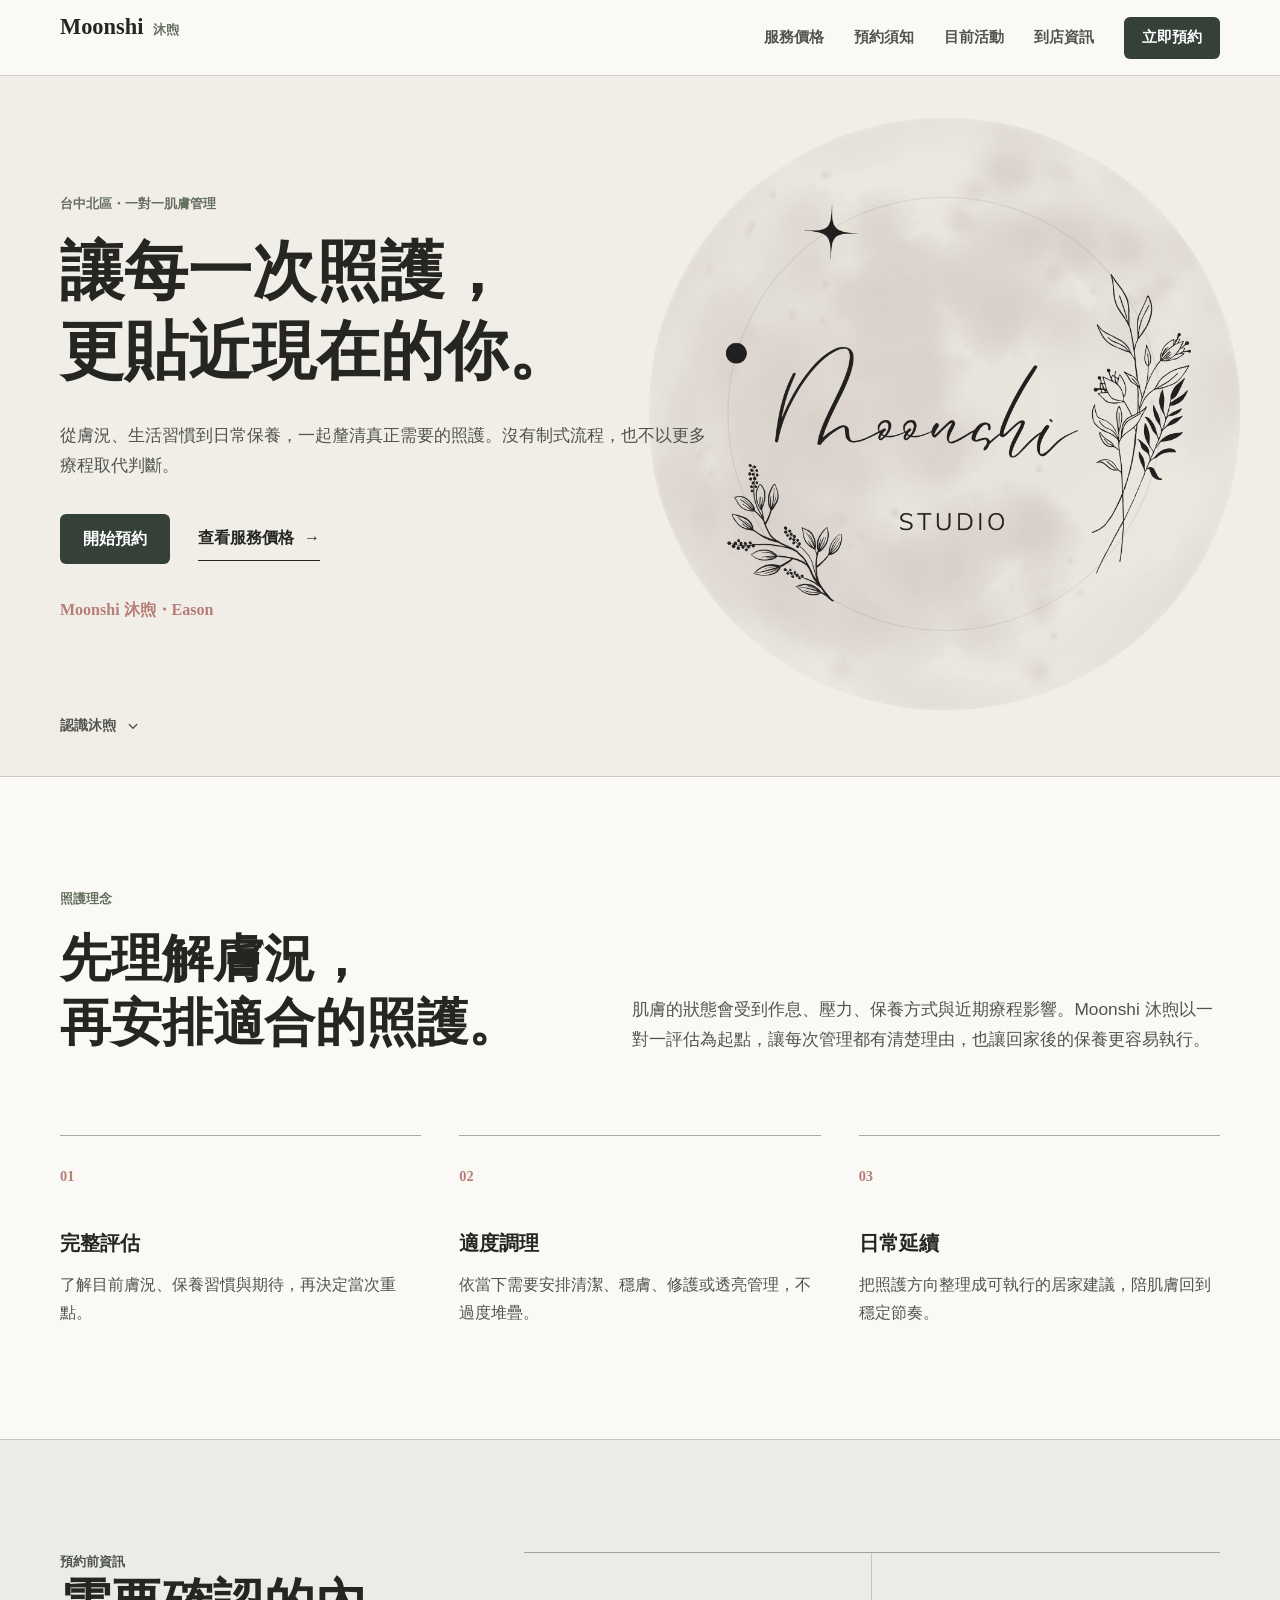
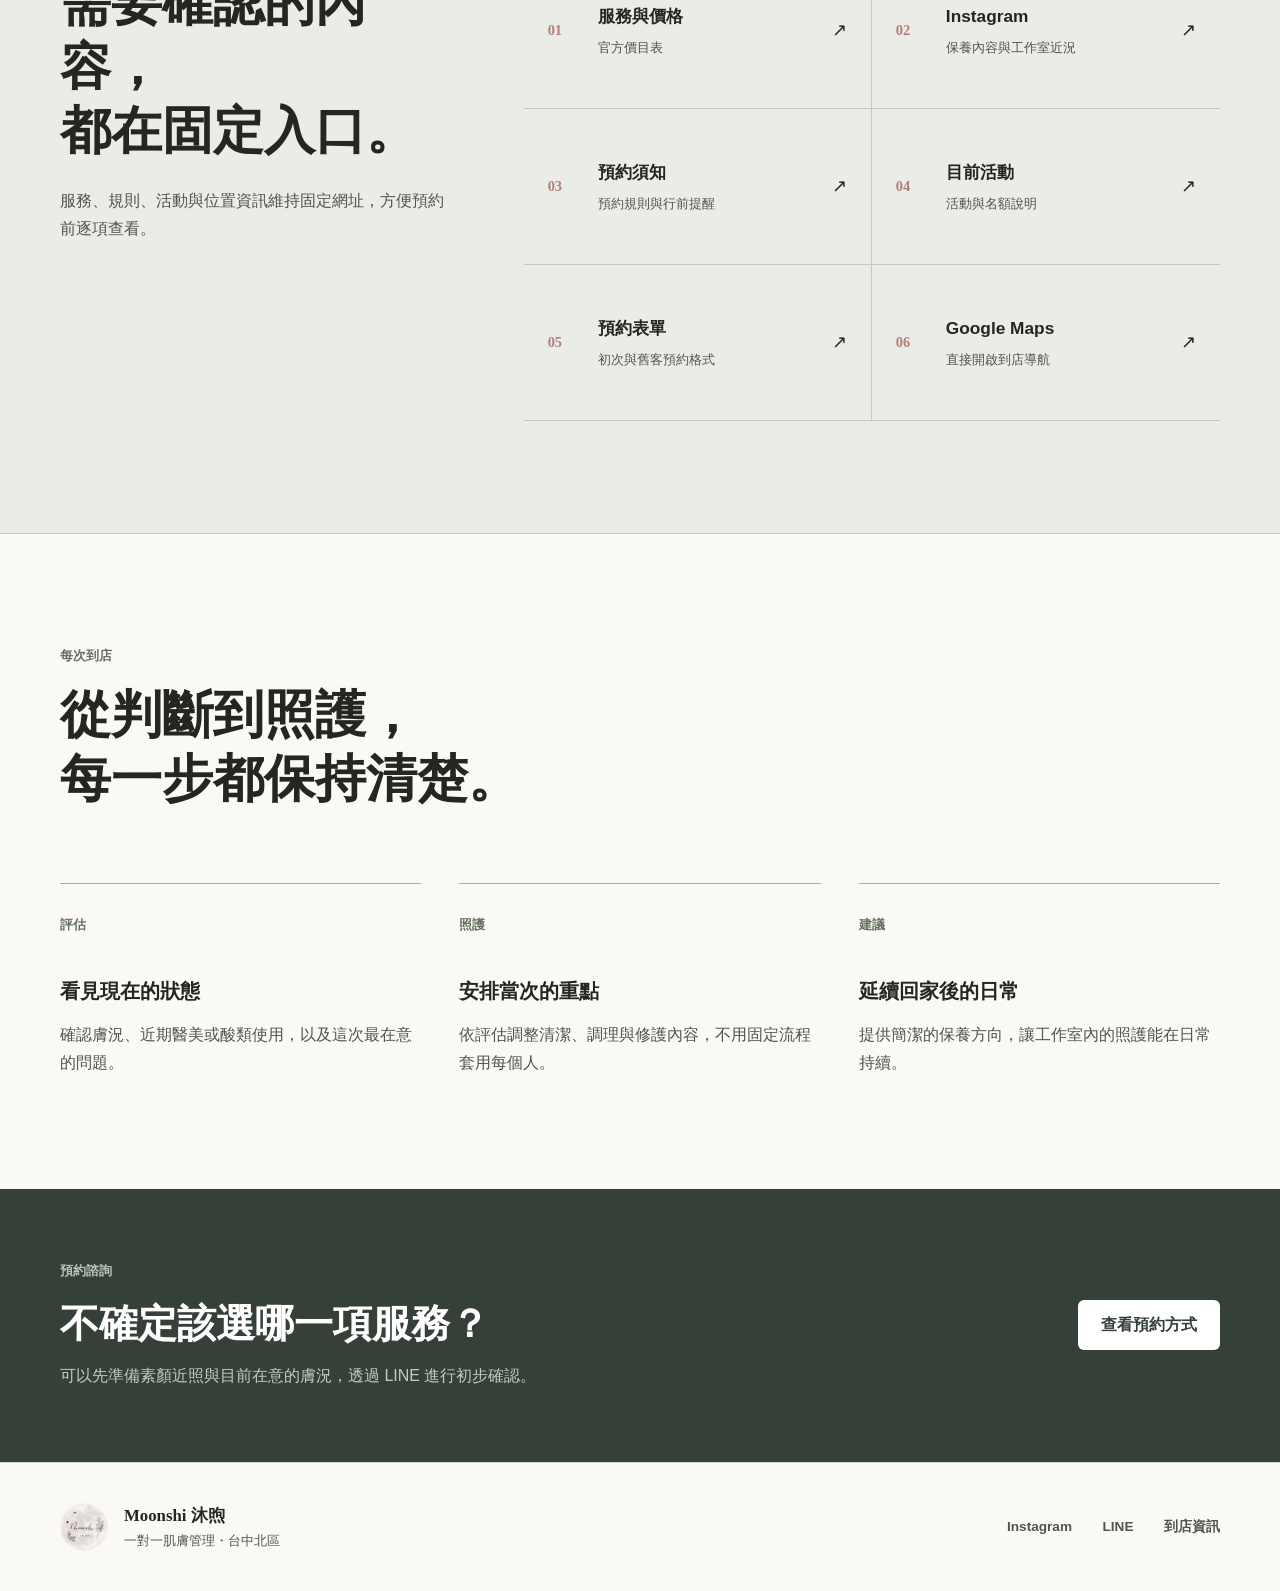
==== index.html @ 9038fe5f "更新網站內容與設定" ====
<!DOCTYPE html>
<html lang="zh-Hant">
  <head>
    <meta charset="UTF-8" />
    <meta name="viewport" content="width=device-width, initial-scale=1.0" />
    <title>Moonshi 沐煦 | 台中一對一肌膚管理</title>
    <meta
      name="description"
      content="Moonshi 沐煦位於台中北區，由 Eason 提供一對一膚況評估、清潔調理、穩膚修護與客製化保養建議。"
    />
    <link rel="icon" href="./assets/images/logo-reference.png" type="image/png" />
    <link rel="stylesheet" href="./assets/css/styles.css?v=20260710-3" />
  </head>
  <body data-page="home">
    <a class="skip-link" href="#main-content">跳到主要內容</a>

    <header class="site-header">
      <div class="container site-nav">
        <a class="brand-wordmark" href="./index.html" aria-label="Moonshi 沐煦首頁">
          <span>Moonshi</span>
          <small>沐煦</small>
        </a>
        <button
          class="nav-toggle"
          type="button"
          aria-expanded="false"
          aria-controls="primary-navigation"
          aria-label="開啟導覽選單"
        >
          <svg viewBox="0 0 24 24" aria-hidden="true">
            <path d="M4 7h16M4 12h16M4 17h16" />
          </svg>
        </button>
        <nav class="nav-links" id="primary-navigation" aria-label="主要導覽">
          <a href="./price.html">服務價格</a>
          <a href="./notice.html">預約須知</a>
          <a href="./offers.html">目前活動</a>
          <a href="./location.html">到店資訊</a>
          <a class="nav-action" href="./notice.html#booking-form">立即預約</a>
        </nav>
      </div>
    </header>

    <main id="main-content">
      <section class="home-hero" aria-labelledby="hero-title">
        <div class="container hero-stage">
          <img
            class="hero-logo"
            src="./assets/images/logo-reference.png"
            width="1000"
            height="1000"
            fetchpriority="high"
            alt="Moonshi Studio 品牌 Logo"
          />
          <div class="hero-content">
            <p class="kicker">台中北區・一對一肌膚管理</p>
            <h1 id="hero-title">讓每一次照護，<br />更貼近現在的你。</h1>
            <p class="hero-lead">
              從膚況、生活習慣到日常保養，一起釐清真正需要的照護。沒有制式流程，也不以更多療程取代判斷。
            </p>
            <div class="action-row">
              <a class="button button-primary" href="./notice.html#booking-form">開始預約</a>
              <a class="text-link" href="./price.html">
                查看服務價格
                <span aria-hidden="true">→</span>
              </a>
            </div>
            <p class="hero-signature">Moonshi 沐煦・Eason</p>
          </div>
          <a class="hero-next" href="#approach">
            認識沐煦
            <svg viewBox="0 0 24 24" aria-hidden="true">
              <path d="m7 10 5 5 5-5" />
            </svg>
          </a>
        </div>
      </section>

      <section class="section intro-section" id="approach" aria-labelledby="approach-title">
        <div class="container intro-layout">
          <div class="section-heading">
            <p class="section-label">照護理念</p>
            <h2 id="approach-title">先理解膚況，<br />再安排適合的照護。</h2>
          </div>
          <div class="intro-copy">
            <p>
              肌膚的狀態會受到作息、壓力、保養方式與近期療程影響。Moonshi 沐煦以一對一評估為起點，讓每次管理都有清楚理由，也讓回家後的保養更容易執行。
            </p>
          </div>
        </div>

        <div class="container principle-grid">
          <article class="principle-item">
            <span>01</span>
            <h3>完整評估</h3>
            <p>了解目前膚況、保養習慣與期待，再決定當次重點。</p>
          </article>
          <article class="principle-item">
            <span>02</span>
            <h3>適度調理</h3>
            <p>依當下需要安排清潔、穩膚、修護或透亮管理，不過度堆疊。</p>
          </article>
          <article class="principle-item">
            <span>03</span>
            <h3>日常延續</h3>
            <p>把照護方向整理成可執行的居家建議，陪肌膚回到穩定節奏。</p>
          </article>
        </div>
      </section>

      <section class="section directory-section" aria-labelledby="directory-title">
        <div class="container directory-layout">
          <div class="section-heading directory-heading">
            <p class="section-label">預約前資訊</p>
            <h2 id="directory-title">需要確認的內容，<br />都在固定入口。</h2>
            <p>服務、規則、活動與位置資訊維持固定網址，方便預約前逐項查看。</p>
          </div>

          <div class="directory-list">
            <a class="directory-link" href="./price.html">
              <span class="directory-number">01</span>
              <span><strong>服務與價格</strong><small>官方價目表</small></span>
              <span class="directory-arrow" aria-hidden="true">↗</span>
            </a>
            <a class="directory-link" data-instagram-link href="#">
              <span class="directory-number">02</span>
              <span><strong>Instagram</strong><small>保養內容與工作室近況</small></span>
              <span class="directory-arrow" aria-hidden="true">↗</span>
            </a>
            <a class="directory-link" href="./notice.html">
              <span class="directory-number">03</span>
              <span><strong>預約須知</strong><small>預約規則與行前提醒</small></span>
              <span class="directory-arrow" aria-hidden="true">↗</span>
            </a>
            <a class="directory-link" href="./offers.html">
              <span class="directory-number">04</span>
              <span><strong>目前活動</strong><small>活動與名額說明</small></span>
              <span class="directory-arrow" aria-hidden="true">↗</span>
            </a>
            <a class="directory-link" href="./notice.html#booking-form">
              <span class="directory-number">05</span>
              <span><strong>預約表單</strong><small>初次與舊客預約格式</small></span>
              <span class="directory-arrow" aria-hidden="true">↗</span>
            </a>
            <a class="directory-link" data-map-link href="#">
              <span class="directory-number">06</span>
              <span><strong>Google Maps</strong><small>直接開啟到店導航</small></span>
              <span class="directory-arrow" aria-hidden="true">↗</span>
            </a>
          </div>
        </div>
      </section>

      <section class="section process-section" aria-labelledby="process-title">
        <div class="container">
          <div class="section-heading process-heading">
            <p class="section-label">每次到店</p>
            <h2 id="process-title">從判斷到照護，<br />每一步都保持清楚。</h2>
          </div>
          <ol class="process-list">
            <li>
              <span>評估</span>
              <strong>看見現在的狀態</strong>
              <p>確認膚況、近期醫美或酸類使用，以及這次最在意的問題。</p>
            </li>
            <li>
              <span>照護</span>
              <strong>安排當次的重點</strong>
              <p>依評估調整清潔、調理與修護內容，不用固定流程套用每個人。</p>
            </li>
            <li>
              <span>建議</span>
              <strong>延續回家後的日常</strong>
              <p>提供簡潔的保養方向，讓工作室內的照護能在日常持續。</p>
            </li>
          </ol>
        </div>
      </section>

      <section class="booking-callout" aria-labelledby="booking-callout-title">
        <div class="container booking-callout-inner">
          <div>
            <p class="section-label section-label-light">預約諮詢</p>
            <h2 id="booking-callout-title">不確定該選哪一項服務？</h2>
            <p>可以先準備素顏近照與目前在意的膚況，透過 LINE 進行初步確認。</p>
          </div>
          <a class="button button-light" href="./notice.html#booking-form">查看預約方式</a>
        </div>
      </section>
    </main>

    <footer class="site-footer">
      <div class="container footer-layout">
        <div class="footer-brand-block">
          <img src="./assets/images/logo-reference.png" width="1000" height="1000" alt="" />
          <div>
            <p class="footer-brand">Moonshi 沐煦</p>
            <p>一對一肌膚管理・台中北區</p>
          </div>
        </div>
        <div class="footer-links">
          <a data-instagram-link href="#">Instagram</a>
          <a data-line-link href="#">LINE</a>
          <a href="./location.html">到店資訊</a>
        </div>
      </div>
    </footer>

    <script src="./assets/js/site-config.js?v=20260712-1"></script>
    <script src="./assets/js/site.js?v=20260710-3"></script>
  </body>
</html>
---- assets/css/styles.css ----
:root {
  --ink: #252622;
  --ink-soft: #51534e;
  --paper: #faf9f6;
  --paper-warm: #f1eee8;
  --paper-rose: #f1e7e4;
  --paper-sage: #e9ede6;
  --sage: #66705f;
  --sage-dark: #354039;
  --rose: #b77e78;
  --line: rgba(37, 38, 34, 0.18);
  --line-strong: rgba(37, 38, 34, 0.38);
  --white: #ffffff;
  --shadow: 0 18px 48px rgba(35, 38, 32, 0.09);
  --container: 1160px;
  --header-height: 76px;
  --section-space: 112px;
  --radius: 6px;
  --transition: 180ms ease;
}

* {
  box-sizing: border-box;
}

html {
  scroll-behavior: smooth;
}

body {
  margin: 0;
  color: var(--ink);
  background: var(--paper);
  font-family: "Noto Sans TC", "Microsoft JhengHei", sans-serif;
  line-height: 1.75;
  text-rendering: optimizeLegibility;
}

img {
  display: block;
  max-width: 100%;
  height: auto;
}

a {
  color: inherit;
  text-decoration: none;
}

button,
input,
textarea,
select {
  font: inherit;
}

button {
  color: inherit;
}

.container {
  width: min(calc(100% - 48px), var(--container));
  margin-inline: auto;
}

.sr-only {
  position: absolute;
  width: 1px;
  height: 1px;
  padding: 0;
  margin: -1px;
  overflow: hidden;
  white-space: nowrap;
  border: 0;
  clip: rect(0, 0, 0, 0);
}

.skip-link {
  position: fixed;
  top: 12px;
  left: 12px;
  z-index: 1000;
  padding: 10px 14px;
  color: var(--white);
  background: var(--ink);
  border-radius: var(--radius);
  transform: translateY(-160%);
  transition: transform var(--transition);
}

.skip-link:focus {
  transform: translateY(0);
}

:focus-visible {
  outline: 3px solid var(--rose);
  outline-offset: 4px;
}

.site-header {
  position: sticky;
  top: 0;
  z-index: 50;
  height: var(--header-height);
  background: rgba(250, 249, 246, 0.94);
  border-bottom: 1px solid var(--line);
  backdrop-filter: blur(18px);
}

.site-nav {
  display: flex;
  height: 100%;
  align-items: center;
  justify-content: space-between;
  gap: 32px;
}

.brand-wordmark {
  display: inline-flex;
  min-height: 44px;
  align-items: baseline;
  gap: 10px;
  flex: 0 0 auto;
  font-family: "Noto Serif TC", "PMingLiU", serif;
  font-size: 1.4rem;
  font-weight: 700;
  line-height: 1;
}

.brand-wordmark small {
  color: var(--sage);
  font-family: "Noto Sans TC", "Microsoft JhengHei", sans-serif;
  font-size: 0.8rem;
  font-weight: 700;
}

.nav-links {
  display: flex;
  align-items: center;
  gap: 30px;
  color: var(--ink-soft);
  font-size: 0.92rem;
  font-weight: 600;
}

.nav-links a {
  position: relative;
  transition: color var(--transition);
}

.nav-links a:not(.nav-action) {
  display: inline-flex;
  min-height: 44px;
  align-items: center;
}

.nav-links a:not(.nav-action)::after {
  content: "";
  position: absolute;
  right: 0;
  bottom: -8px;
  left: 0;
  height: 1px;
  background: var(--sage);
  transform: scaleX(0);
  transform-origin: right;
  transition: transform var(--transition);
}

.nav-links a:hover,
.nav-links a[aria-current="page"] {
  color: var(--ink);
}

.nav-links a:hover::after,
.nav-links a[aria-current="page"]::after {
  transform: scaleX(1);
  transform-origin: left;
}

.nav-action {
  display: inline-flex;
  min-height: 42px;
  align-items: center;
  justify-content: center;
  padding: 0 18px;
  color: var(--white) !important;
  background: var(--sage-dark);
  border-radius: var(--radius);
  transition: background var(--transition), transform var(--transition);
}

.nav-action:hover {
  background: var(--ink);
  transform: translateY(-1px);
}

.nav-toggle {
  display: none;
  width: 44px;
  height: 44px;
  align-items: center;
  justify-content: center;
  padding: 0;
  background: transparent;
  border: 1px solid var(--line);
  border-radius: var(--radius);
  cursor: pointer;
}

.nav-toggle svg {
  width: 22px;
  height: 22px;
  fill: none;
  stroke: currentColor;
  stroke-linecap: round;
  stroke-width: 1.8;
}

.button {
  display: inline-flex;
  min-height: 50px;
  align-items: center;
  justify-content: center;
  padding: 0 22px;
  border: 1px solid transparent;
  border-radius: var(--radius);
  cursor: pointer;
  font-weight: 700;
  transition: background var(--transition), border-color var(--transition), color var(--transition), transform var(--transition);
}

.button:hover {
  transform: translateY(-1px);
}

.button-primary {
  color: var(--white);
  background: var(--sage-dark);
}

.button-primary:hover {
  background: var(--ink);
}

.button-secondary {
  color: var(--ink);
  background: transparent;
  border-color: var(--line-strong);
}

.button-secondary:hover {
  background: var(--paper-warm);
  border-color: var(--ink);
}

.button-light {
  color: var(--sage-dark);
  background: var(--white);
}

.text-link {
  display: inline-flex;
  min-height: 44px;
  align-items: center;
  gap: 10px;
  padding: 8px 0;
  border-bottom: 1px solid currentColor;
  font-weight: 700;
  line-height: 1.4;
}

.text-link span {
  transition: transform var(--transition);
}

.text-link:hover span {
  transform: translateX(4px);
}

.section-label,
.kicker {
  margin: 0 0 18px;
  color: var(--sage);
  font-size: 0.82rem;
  font-weight: 800;
  line-height: 1.5;
}

.section-label-light {
  color: rgba(255, 255, 255, 0.68);
}

.home-hero {
  position: relative;
  overflow: hidden;
  background: var(--paper-warm);
  border-bottom: 1px solid var(--line);
}

.hero-stage {
  position: relative;
  height: min(700px, calc(100svh - var(--header-height)));
  min-height: 610px;
}

.hero-logo {
  position: absolute;
  top: 50%;
  right: -26px;
  width: 610px;
  max-width: 52%;
  z-index: 0;
  opacity: 0.88;
  filter: saturate(0.82) contrast(0.98);
  mix-blend-mode: multiply;
  transform: translateY(-52%);
}

.hero-content {
  position: relative;
  z-index: 2;
  display: flex;
  min-height: 100%;
  max-width: 660px;
  flex-direction: column;
  justify-content: center;
  padding: 48px 0 82px;
}

.hero-content h1,
.section-heading h2,
.page-hero h1,
.asset-aside h2,
.booking-callout h2,
.offer-status h2,
.location-summary h2,
.booking-heading h2 {
  margin: 0;
  font-family: "Noto Serif TC", "PMingLiU", serif;
  font-weight: 650;
  line-height: 1.25;
}

.hero-content h1 {
  max-width: 10em;
  font-size: 4rem;
}

.hero-lead {
  max-width: 38em;
  margin: 28px 0 0;
  color: var(--ink-soft);
  font-size: 1.08rem;
}

.action-row {
  display: flex;
  align-items: center;
  gap: 28px;
  margin-top: 34px;
}

.hero-signature {
  margin: 32px 0 0;
  color: var(--rose);
  font-family: "Noto Serif TC", "PMingLiU", serif;
  font-weight: 700;
}

.hero-next {
  position: absolute;
  bottom: 28px;
  left: 0;
  z-index: 2;
  display: inline-flex;
  min-height: 44px;
  align-items: center;
  gap: 8px;
  color: var(--ink-soft);
  font-size: 0.85rem;
  font-weight: 700;
}

.hero-next svg {
  width: 18px;
  height: 18px;
  fill: none;
  stroke: currentColor;
  stroke-linecap: round;
  stroke-linejoin: round;
  stroke-width: 1.8;
}

.section {
  padding: var(--section-space) 0;
}

.intro-layout,
.directory-layout,
.page-hero-layout,
.offer-status,
.location-summary-inner,
.booking-callout-inner,
.footer-layout {
  display: grid;
  gap: 72px;
}

.intro-layout {
  grid-template-columns: minmax(0, 0.92fr) minmax(360px, 1.08fr);
  align-items: end;
}

.section-heading h2,
.booking-heading h2 {
  font-size: 3.2rem;
}

.intro-copy p {
  max-width: 38em;
  margin: 0;
  color: var(--ink-soft);
  font-size: 1.08rem;
}

.principle-grid {
  display: grid;
  grid-template-columns: repeat(3, minmax(0, 1fr));
  gap: 38px;
  margin-top: 80px;
}

.principle-item {
  padding-top: 26px;
  border-top: 1px solid var(--line-strong);
}

.principle-item span,
.directory-number {
  color: var(--rose);
  font-family: "Noto Serif TC", "PMingLiU", serif;
  font-size: 0.9rem;
  font-weight: 700;
}

.principle-item h3 {
  margin: 36px 0 10px;
  font-size: 1.25rem;
}

.principle-item p,
.directory-heading p,
.booking-heading > p,
.pathway-item p {
  margin: 0;
  color: var(--ink-soft);
}

.directory-section {
  background: var(--paper-sage);
  border-block: 1px solid var(--line);
}

.directory-layout {
  grid-template-columns: minmax(280px, 0.72fr) minmax(0, 1.28fr);
  align-items: start;
}

.directory-heading {
  position: sticky;
  top: calc(var(--header-height) + 48px);
}

.directory-heading p:last-child {
  max-width: 28em;
  margin-top: 24px;
}

.directory-list {
  display: grid;
  grid-template-columns: repeat(2, minmax(0, 1fr));
  border-top: 1px solid var(--line-strong);
}

.directory-link {
  display: grid;
  min-height: 156px;
  grid-template-columns: 32px minmax(0, 1fr) auto;
  align-items: center;
  gap: 18px;
  padding: 24px;
  border-bottom: 1px solid var(--line);
  transition: background var(--transition), color var(--transition);
}

.directory-link:nth-child(odd) {
  border-right: 1px solid var(--line);
}

.directory-link:hover {
  background: rgba(255, 255, 255, 0.56);
}

.directory-link strong,
.directory-link small {
  display: block;
}

.directory-link strong {
  font-size: 1.08rem;
}

.directory-link small {
  margin-top: 6px;
  color: var(--ink-soft);
  font-size: 0.82rem;
}

.directory-arrow {
  font-size: 1.15rem;
  transition: transform var(--transition);
}

.directory-link:hover .directory-arrow {
  transform: translate(3px, -3px);
}

.process-heading {
  max-width: 660px;
}

.process-list {
  display: grid;
  grid-template-columns: repeat(3, minmax(0, 1fr));
  gap: 38px;
  padding: 0;
  margin: 72px 0 0;
  list-style: none;
}

.process-list li {
  padding-top: 26px;
  border-top: 1px solid var(--line-strong);
}

.process-list li > span {
  color: var(--sage);
  font-size: 0.82rem;
  font-weight: 800;
}

.process-list strong {
  display: block;
  margin-top: 36px;
  font-size: 1.24rem;
}

.process-list p {
  margin: 12px 0 0;
  color: var(--ink-soft);
}

.booking-callout {
  color: var(--white);
  background: var(--sage-dark);
}

.booking-callout-inner {
  grid-template-columns: minmax(0, 1fr) auto;
  align-items: center;
  padding-block: 72px;
}

.booking-callout h2 {
  font-size: 2.45rem;
}

.booking-callout p:last-child {
  max-width: 45em;
  margin: 14px 0 0;
  color: rgba(255, 255, 255, 0.72);
}

.page-hero {
  padding: 92px 0 76px;
  background: var(--paper-rose);
  border-bottom: 1px solid var(--line);
}

.page-hero-layout {
  grid-template-columns: minmax(0, 0.88fr) minmax(360px, 1.12fr);
  align-items: end;
}

.page-hero h1 {
  font-size: 4rem;
}

.page-hero-layout > p {
  max-width: 42em;
  margin: 0;
  color: var(--ink-soft);
  font-size: 1.05rem;
}

.official-asset-layout {
  display: grid;
  grid-template-columns: minmax(0, 760px) minmax(260px, 1fr);
  gap: 72px;
  align-items: start;
}

.official-figure {
  margin: 0;
}

.official-image {
  width: 100%;
  border: 1px solid var(--line);
  border-radius: 2px;
  box-shadow: var(--shadow);
}

.official-figure figcaption {
  margin-top: 14px;
  color: var(--ink-soft);
  font-size: 0.82rem;
}

.asset-aside {
  position: sticky;
  top: calc(var(--header-height) + 44px);
  padding-top: 10px;
}

.asset-aside h2 {
  font-size: 2.5rem;
}

.asset-aside > p:not(.section-label):not(.helper-text) {
  margin: 24px 0 0;
  color: var(--ink-soft);
}

.stacked-actions {
  display: grid;
  justify-items: start;
  gap: 20px;
  margin-top: 34px;
}

.location-image {
  max-width: 760px;
}

.notice-asset-layout {
  grid-template-columns: minmax(0, 700px) minmax(260px, 1fr);
}

.notice-image {
  max-width: 700px;
}

.booking-section {
  background: var(--paper-sage);
  border-top: 1px solid var(--line);
  scroll-margin-top: calc(var(--header-height) + 20px);
}

.booking-heading {
  display: grid;
  max-width: 760px;
  margin-bottom: 58px;
}

.booking-heading > p {
  max-width: 42em;
  margin-top: 22px;
}

.booking-grid {
  display: grid;
  grid-template-columns: repeat(2, minmax(0, 1fr));
  gap: 24px;
  align-items: start;
}

.booking-tool {
  padding: 34px;
  background: rgba(255, 255, 255, 0.78);
  border: 1px solid var(--line);
  border-radius: var(--radius);
}

.booking-tool-featured {
  background: var(--white);
  border-top: 4px solid var(--rose);
  box-shadow: var(--shadow);
}

.booking-tool-head span {
  color: var(--sage);
  font-size: 0.82rem;
  font-weight: 800;
}

.booking-tool-head h3 {
  margin: 8px 0 0;
  font-family: "Noto Serif TC", "PMingLiU", serif;
  font-size: 1.85rem;
}

.booking-template {
  display: grid;
  gap: 10px;
  margin-top: 28px;
  padding: 24px;
  background: var(--paper);
  border: 1px solid var(--line);
  border-radius: var(--radius);
}

.booking-template p,
.booking-notes p {
  margin: 0;
}

.booking-notes {
  display: grid;
  gap: 10px;
  margin-top: 22px;
  color: var(--ink-soft);
  font-size: 0.92rem;
}

.booking-actions {
  display: flex;
  flex-wrap: wrap;
  gap: 12px;
  margin-top: 28px;
}

.copy-feedback {
  min-height: 1.75rem;
  margin: 12px 0 0;
  color: var(--rose);
  font-size: 0.88rem;
}

.offer-status-section {
  background: var(--paper-sage);
  border-bottom: 1px solid var(--line);
}

.offer-status {
  grid-template-columns: minmax(0, 0.95fr) minmax(360px, 1.05fr);
  align-items: start;
}

.offer-status h2 {
  font-size: 3.2rem;
}

.offer-status > div:last-child > p {
  max-width: 38em;
  margin: 0;
  color: var(--ink-soft);
  font-size: 1.05rem;
}

.offer-status .button {
  margin-top: 32px;
}

.narrow-heading {
  max-width: 720px;
}

.pathway-grid {
  display: grid;
  grid-template-columns: repeat(2, minmax(0, 1fr));
  gap: 64px;
  margin-top: 64px;
}

.pathway-item {
  padding-top: 28px;
  border-top: 1px solid var(--line-strong);
}

.pathway-item > span {
  color: var(--rose);
  font-size: 0.82rem;
  font-weight: 800;
}

.pathway-item h3 {
  margin: 34px 0 12px;
  font-family: "Noto Serif TC", "PMingLiU", serif;
  font-size: 1.8rem;
}

.pathway-item .text-link {
  margin-top: 28px;
}

.location-summary {
  padding: 62px 0;
  background: var(--paper-sage);
  border-bottom: 1px solid var(--line);
}

.location-summary-inner {
  grid-template-columns: minmax(0, 1fr) auto;
  align-items: center;
}

.location-summary h2 {
  font-size: 2rem;
}

.location-actions {
  display: grid;
  justify-items: start;
  gap: 18px;
}

.helper-text {
  margin: 18px 0 0;
  color: var(--ink-soft);
  font-size: 0.84rem;
}

.site-footer {
  padding: 38px 0;
  background: var(--paper);
  border-top: 1px solid var(--line);
}

.footer-layout {
  grid-template-columns: minmax(0, 1fr) auto;
  align-items: center;
}

.footer-brand-block {
  display: flex;
  align-items: center;
  gap: 16px;
}

.footer-brand-block img {
  width: 48px;
  height: 48px;
  object-fit: contain;
  mix-blend-mode: multiply;
}

.footer-brand,
.footer-brand-block p {
  margin: 0;
}

.footer-brand {
  font-family: "Noto Serif TC", "PMingLiU", serif;
  font-size: 1.05rem;
  font-weight: 700;
}

.footer-brand-block p:last-child {
  color: var(--ink-soft);
  font-size: 0.8rem;
}

.footer-links {
  display: flex;
  flex-wrap: wrap;
  gap: 24px;
  color: var(--ink-soft);
  font-size: 0.85rem;
  font-weight: 700;
}

.footer-links a:hover {
  color: var(--ink);
}

.footer-links a {
  display: inline-flex;
  min-width: 44px;
  min-height: 44px;
  align-items: center;
  justify-content: center;
}

.is-disabled {
  opacity: 0.48;
  pointer-events: none;
}

@media (max-width: 980px) {
  :root {
    --section-space: 88px;
  }

  .hero-logo {
    right: -90px;
    width: 520px;
    max-width: 56%;
    opacity: 0.58;
  }

  .hero-content {
    max-width: 600px;
  }

  .hero-content h1,
  .page-hero h1 {
    font-size: 3.5rem;
  }

  .section-heading h2,
  .booking-heading h2,
  .offer-status h2 {
    font-size: 2.7rem;
  }

  .intro-layout,
  .directory-layout,
  .page-hero-layout,
  .offer-status,
  .location-summary-inner,
  .official-asset-layout {
    grid-template-columns: 1fr;
  }

  .intro-layout,
  .directory-layout,
  .page-hero-layout,
  .offer-status,
  .location-summary-inner,
  .official-asset-layout {
    gap: 44px;
  }

  .directory-heading,
  .asset-aside {
    position: static;
  }

  .asset-aside {
    max-width: 620px;
    order: -1;
  }

  .official-figure {
    width: min(100%, 760px);
  }

  .booking-grid {
    grid-template-columns: 1fr;
  }
}

@media (max-width: 820px) {
  :root {
    --header-height: 64px;
  }

  .container {
    width: min(calc(100% - 32px), var(--container));
  }

  .nav-toggle {
    display: inline-flex;
  }

  .nav-links {
    position: fixed;
    top: var(--header-height);
    right: 0;
    left: 0;
    display: none;
    max-height: calc(100svh - var(--header-height));
    align-items: stretch;
    gap: 0;
    padding: 18px 16px 28px;
    overflow-y: auto;
    color: var(--ink);
    background: var(--paper);
    border-bottom: 1px solid var(--line);
    box-shadow: 0 20px 42px rgba(35, 38, 32, 0.12);
  }

  .nav-links.is-open {
    display: grid;
  }

  .nav-links a {
    display: flex;
    min-height: 54px;
    align-items: center;
    padding: 0 4px;
    border-bottom: 1px solid var(--line);
  }

  .nav-links a::after {
    display: none;
  }

  .nav-links .nav-action {
    min-height: 50px;
    justify-content: center;
    margin-top: 18px;
    padding: 0 18px;
    border: 0;
  }

  .principle-grid,
  .process-list,
  .pathway-grid {
    grid-template-columns: 1fr;
  }

  .principle-grid,
  .process-list,
  .pathway-grid {
    gap: 34px;
  }

  .booking-callout-inner,
  .footer-layout {
    grid-template-columns: 1fr;
    gap: 34px;
  }

  .footer-links {
    padding-top: 24px;
    border-top: 1px solid var(--line);
  }
}

@media (max-width: 620px) {
  :root {
    --section-space: 72px;
  }

  .brand-wordmark {
    font-size: 1.22rem;
  }

  .home-hero {
    min-height: 660px;
  }

  .hero-stage {
    height: 660px;
    min-height: 660px;
  }

  .hero-logo {
    top: 53%;
    right: -145px;
    width: 430px;
    max-width: none;
    opacity: 0.28;
  }

  .hero-content {
    justify-content: flex-start;
    padding: 76px 0 90px;
  }

  .hero-content h1 {
    max-width: 8em;
    font-size: 2.75rem;
  }

  .hero-lead {
    max-width: 31em;
    margin-top: 24px;
    font-size: 1rem;
  }

  .action-row {
    align-items: flex-start;
    flex-direction: column;
    gap: 16px;
    margin-top: 28px;
  }

  .hero-signature {
    margin-top: 24px;
  }

  .hero-next {
    bottom: 22px;
  }

  .section-heading h2,
  .booking-heading h2,
  .offer-status h2 {
    font-size: 2.25rem;
  }

  .intro-layout {
    gap: 30px;
  }

  .principle-grid {
    margin-top: 56px;
  }

  .principle-item h3,
  .process-list strong {
    margin-top: 22px;
  }

  .directory-list {
    grid-template-columns: 1fr;
  }

  .directory-link {
    min-height: 126px;
    padding: 20px 10px;
  }

  .directory-link:nth-child(odd) {
    border-right: 0;
  }

  .process-list,
  .pathway-grid {
    margin-top: 48px;
  }

  .booking-callout-inner {
    padding-block: 58px;
  }

  .booking-callout h2 {
    font-size: 2rem;
  }

  .booking-callout .button,
  .location-actions .button,
  .stacked-actions .button {
    width: 100%;
  }

  .page-hero {
    padding: 64px 0 54px;
  }

  .page-hero h1 {
    font-size: 3rem;
  }

  .page-hero-layout {
    gap: 28px;
  }

  .asset-aside h2 {
    font-size: 2.15rem;
  }

  .booking-tool {
    padding: 24px 18px;
  }

  .booking-template {
    padding: 18px;
  }

  .booking-actions {
    display: grid;
  }

  .booking-actions .button {
    width: 100%;
  }

  .location-summary {
    padding: 48px 0;
  }

  .location-summary h2 {
    font-size: 1.55rem;
    overflow-wrap: anywhere;
  }

  .footer-brand-block img {
    width: 42px;
    height: 42px;
  }
}

@media (prefers-reduced-motion: reduce) {
  *,
  *::before,
  *::after {
    scroll-behavior: auto !important;
    transition-duration: 0.01ms !important;
  }
}
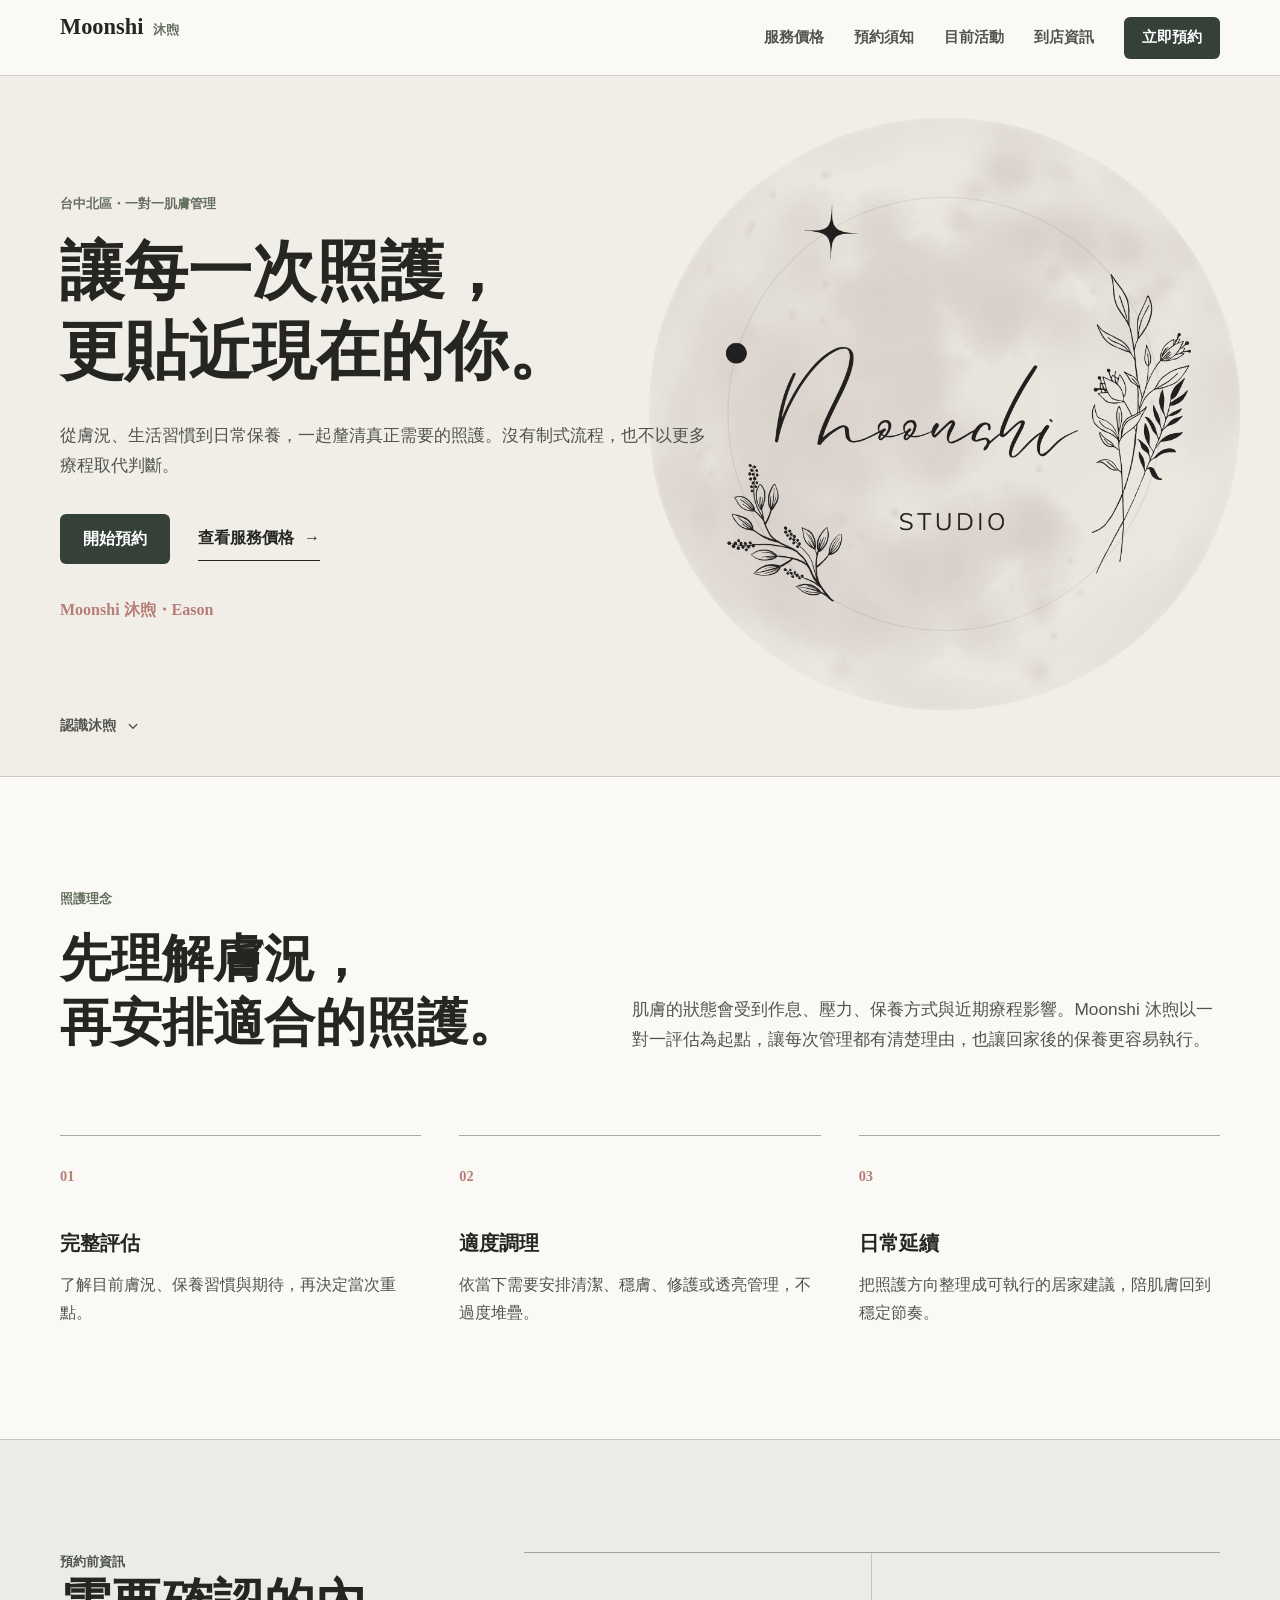
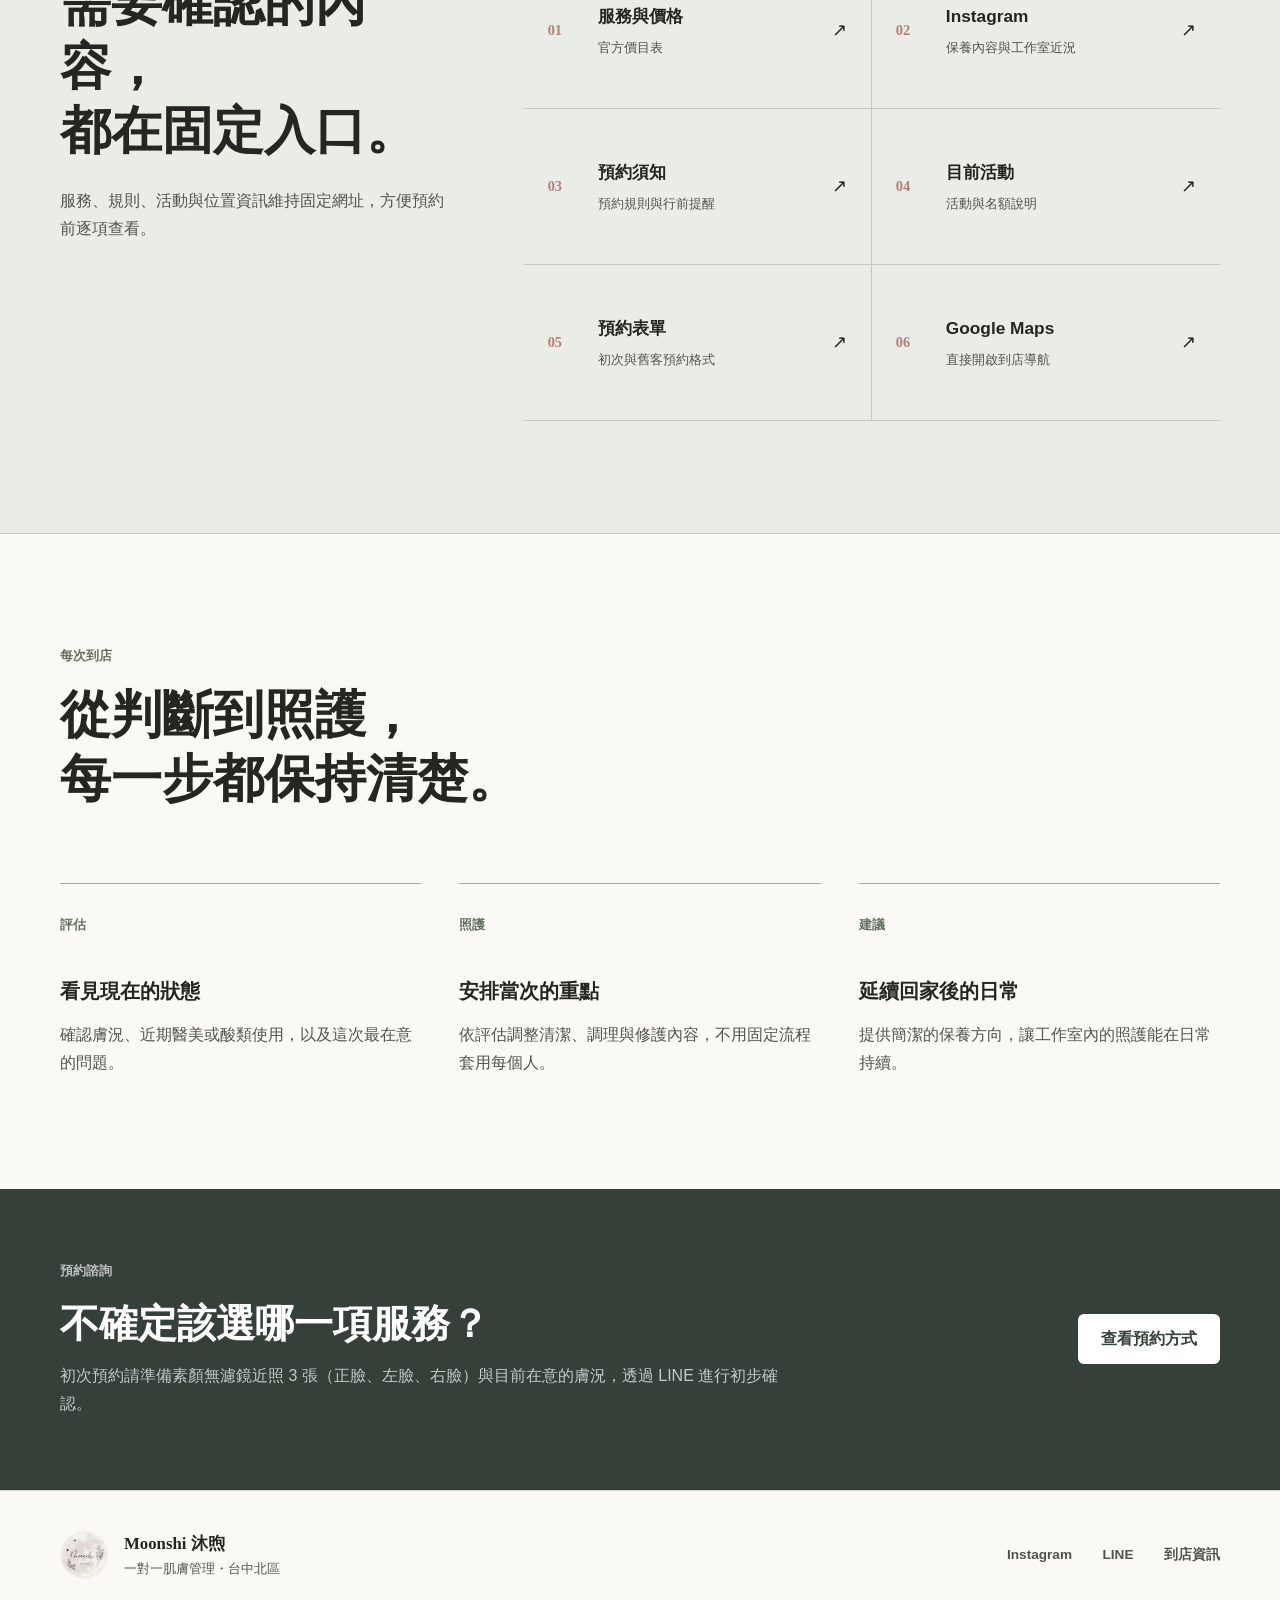
==== commit 6e772263: "統一新客預約規範、改善手機價目表並加入品牌分享封面" ====
--- a/index.html
+++ b/index.html
@@ -8,8 +8,25 @@
       name="description"
       content="Moonshi 沐煦位於台中北區，由 Eason 提供一對一膚況評估、清潔調理、穩膚修護與客製化保養建議。"
     />
+    <link rel="canonical" href="https://jounjieli.github.io/moonshi-studio/" />
+    <meta property="og:type" content="website" />
+    <meta property="og:site_name" content="Moonshi 沐煦" />
+    <meta property="og:locale" content="zh_TW" />
+    <meta property="og:title" content="Moonshi 沐煦 | 台中一對一肌膚管理" />
+    <meta property="og:description" content="Moonshi 沐煦位於台中北區，由 Eason 提供一對一膚況評估、清潔調理、穩膚修護與客製化保養建議。" />
+    <meta property="og:url" content="https://jounjieli.github.io/moonshi-studio/" />
+    <meta property="og:image" content="https://jounjieli.github.io/moonshi-studio/assets/images/logo-reference.png" />
+    <meta property="og:image:type" content="image/png" />
+    <meta property="og:image:width" content="1000" />
+    <meta property="og:image:height" content="1000" />
+    <meta property="og:image:alt" content="Moonshi 沐煦正式品牌 Logo" />
+    <meta name="twitter:card" content="summary" />
+    <meta name="twitter:title" content="Moonshi 沐煦 | 台中一對一肌膚管理" />
+    <meta name="twitter:description" content="Moonshi 沐煦位於台中北區，由 Eason 提供一對一膚況評估、清潔調理、穩膚修護與客製化保養建議。" />
+    <meta name="twitter:image" content="https://jounjieli.github.io/moonshi-studio/assets/images/logo-reference.png" />
+    <meta name="twitter:image:alt" content="Moonshi 沐煦正式品牌 Logo" />
     <link rel="icon" href="./assets/images/logo-reference.png" type="image/png" />
-    <link rel="stylesheet" href="./assets/css/styles.css?v=20260710-3" />
+    <link rel="stylesheet" href="./assets/css/styles.css?v=20261004-1" />
   </head>
   <body data-page="home">
     <a class="skip-link" href="#main-content">跳到主要內容</a>
@@ -182,7 +199,7 @@
           <div>
             <p class="section-label section-label-light">預約諮詢</p>
             <h2 id="booking-callout-title">不確定該選哪一項服務？</h2>
-            <p>可以先準備素顏近照與目前在意的膚況，透過 LINE 進行初步確認。</p>
+            <p>初次預約請準備素顏無濾鏡近照 3 張（正臉、左臉、右臉）與目前在意的膚況，透過 LINE 進行初步確認。</p>
           </div>
           <a class="button button-light" href="./notice.html#booking-form">查看預約方式</a>
         </div>
--- a/assets/css/styles.css
+++ b/assets/css/styles.css
@@ -953,6 +953,10 @@
     order: -1;
   }
 
+  body[data-page="price"] .asset-aside {
+    order: 0;
+  }
+
   .official-figure {
     width: min(100%, 760px);
   }
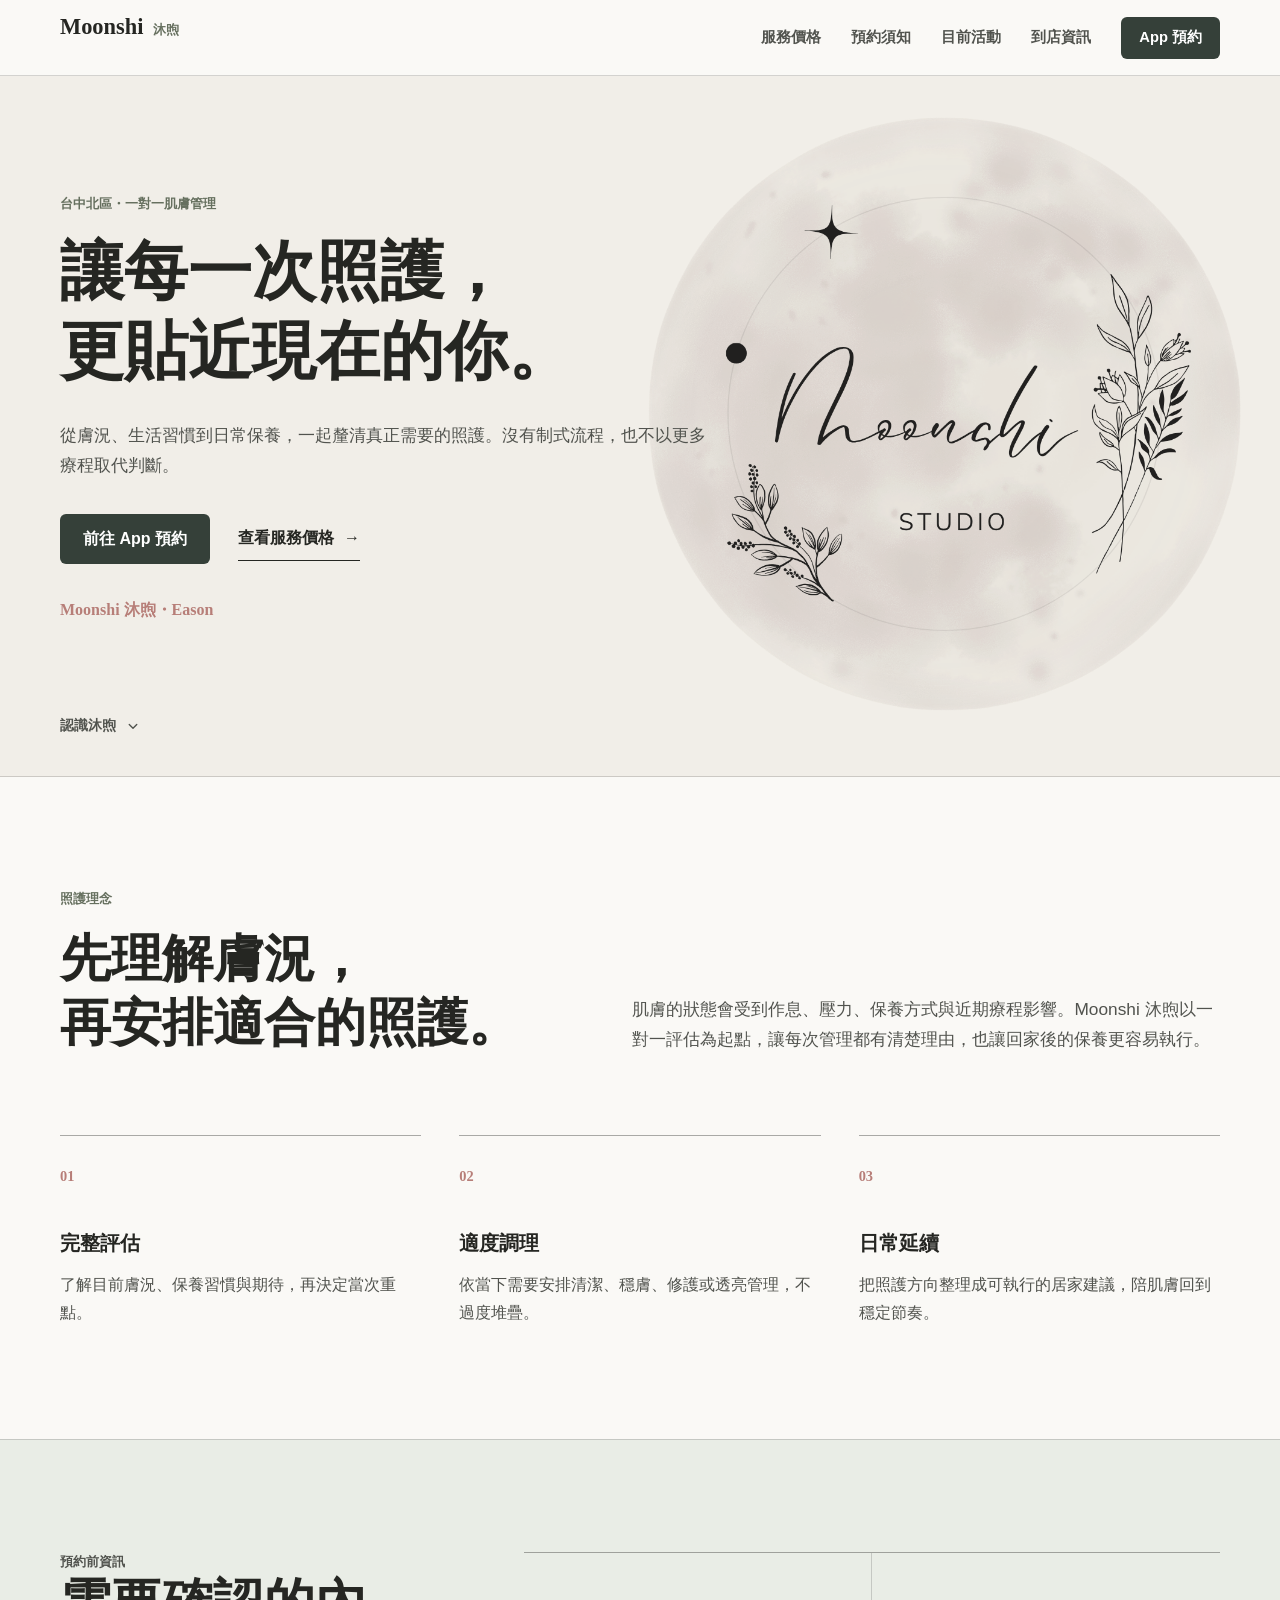
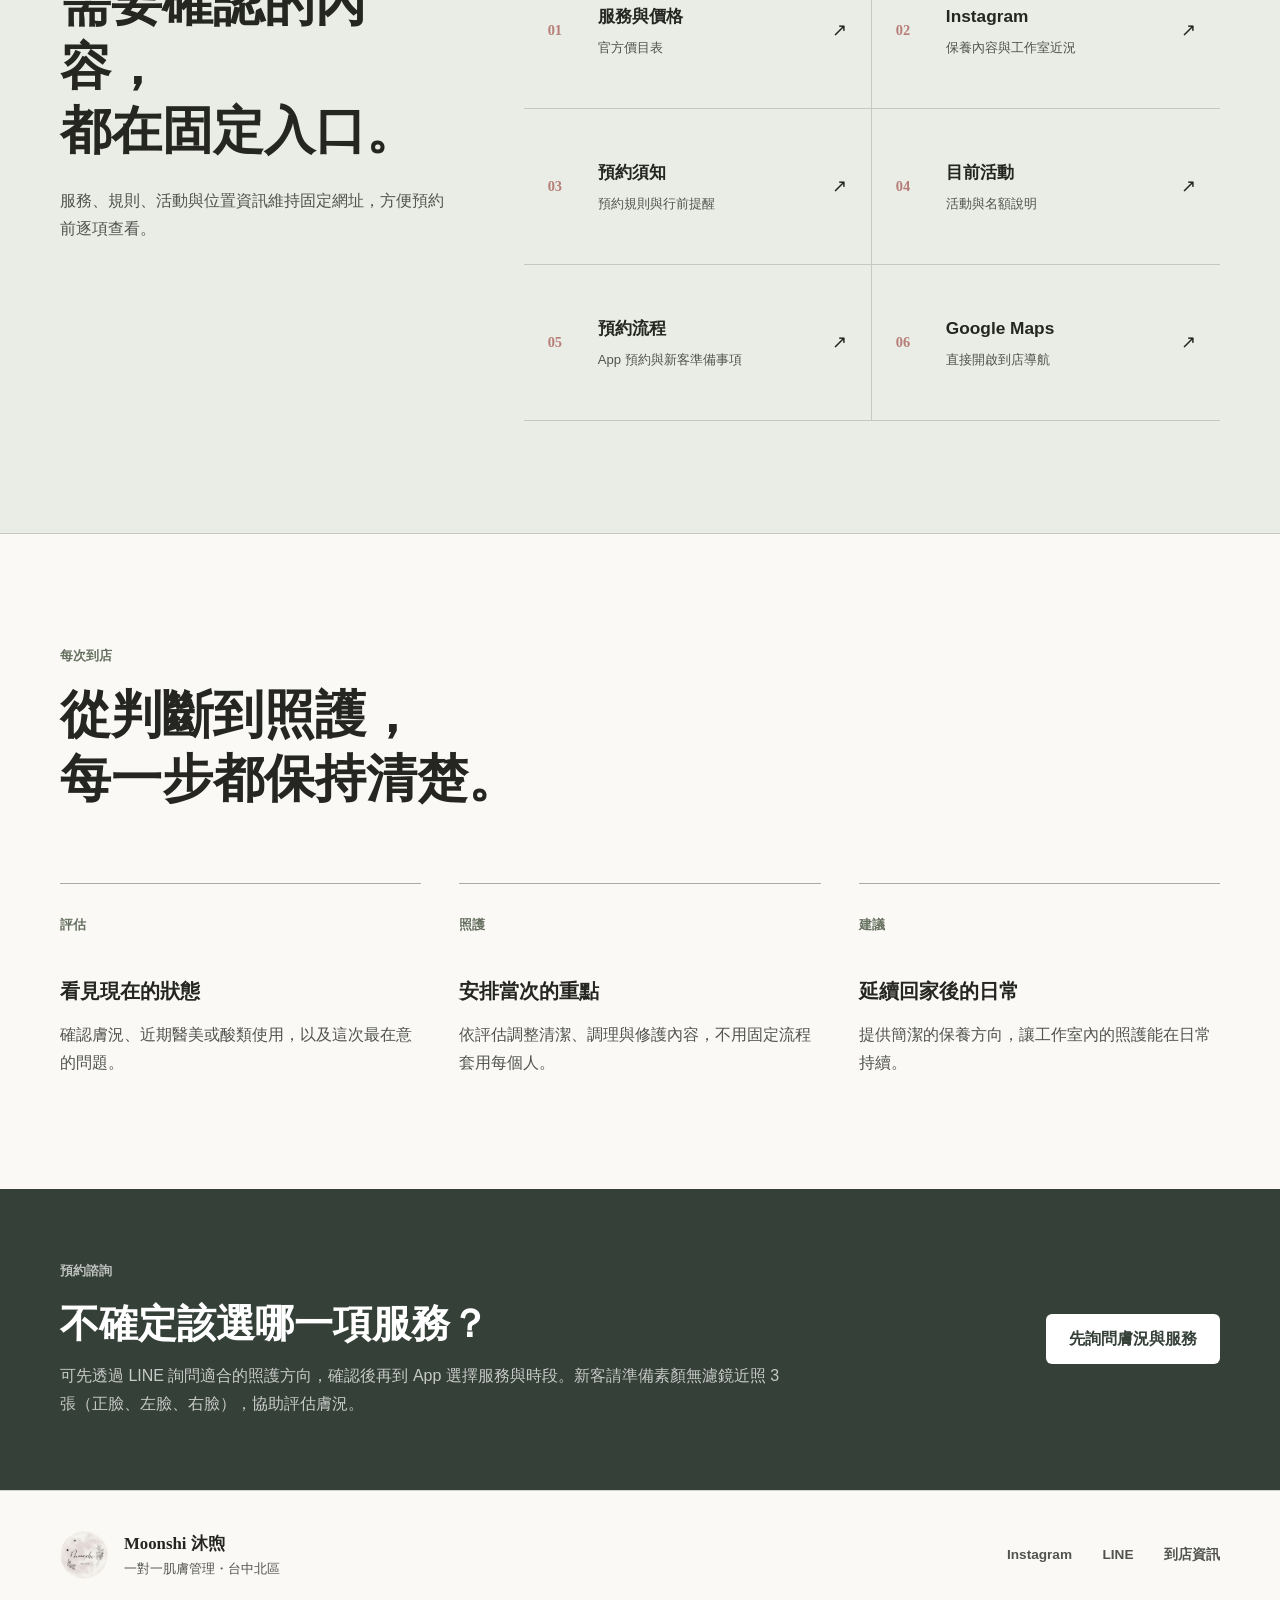
==== commit 323925d5: "統一 App 預約漏斗與 LINE 分流引導" ====
--- a/index.html
+++ b/index.html
@@ -26,7 +26,7 @@
     <meta name="twitter:image" content="https://jounjieli.github.io/moonshi-studio/assets/images/logo-reference.png" />
     <meta name="twitter:image:alt" content="Moonshi 沐煦正式品牌 Logo" />
     <link rel="icon" href="./assets/images/logo-reference.png" type="image/png" />
-    <link rel="stylesheet" href="./assets/css/styles.css?v=20261004-1" />
+    <link rel="stylesheet" href="./assets/css/styles.css?v=20261004-2" />
   </head>
   <body data-page="home">
     <a class="skip-link" href="#main-content">跳到主要內容</a>
@@ -53,7 +53,7 @@
           <a href="./notice.html">預約須知</a>
           <a href="./offers.html">目前活動</a>
           <a href="./location.html">到店資訊</a>
-          <a class="nav-action" href="./notice.html#booking-form">立即預約</a>
+          <a class="nav-action" data-booking-link href="https://liff.line.me/2011289376-CVO4Qkqq">App 預約</a>
         </nav>
       </div>
     </header>
@@ -76,7 +76,7 @@
               從膚況、生活習慣到日常保養，一起釐清真正需要的照護。沒有制式流程，也不以更多療程取代判斷。
             </p>
             <div class="action-row">
-              <a class="button button-primary" href="./notice.html#booking-form">開始預約</a>
+              <a class="button button-primary" data-booking-link href="https://liff.line.me/2011289376-CVO4Qkqq">前往 App 預約</a>
               <a class="text-link" href="./price.html">
                 查看服務價格
                 <span aria-hidden="true">→</span>
@@ -156,7 +156,7 @@
             </a>
             <a class="directory-link" href="./notice.html#booking-form">
               <span class="directory-number">05</span>
-              <span><strong>預約表單</strong><small>初次與舊客預約格式</small></span>
+              <span><strong>預約流程</strong><small>App 預約與新客準備事項</small></span>
               <span class="directory-arrow" aria-hidden="true">↗</span>
             </a>
             <a class="directory-link" data-map-link href="#">
@@ -199,9 +199,9 @@
           <div>
             <p class="section-label section-label-light">預約諮詢</p>
             <h2 id="booking-callout-title">不確定該選哪一項服務？</h2>
-            <p>初次預約請準備素顏無濾鏡近照 3 張（正臉、左臉、右臉）與目前在意的膚況，透過 LINE 進行初步確認。</p>
-          </div>
-          <a class="button button-light" href="./notice.html#booking-form">查看預約方式</a>
+            <p>可先透過 LINE 詢問適合的照護方向，確認後再到 App 選擇服務與時段。新客請準備素顏無濾鏡近照 3 張（正臉、左臉、右臉），協助評估膚況。</p>
+          </div>
+          <a class="button button-light" data-line-link href="https://line.me/R/ti/p/@300shhin">先詢問膚況與服務</a>
         </div>
       </section>
     </main>
@@ -223,7 +223,7 @@
       </div>
     </footer>
 
-    <script src="./assets/js/site-config.js?v=20260712-1"></script>
-    <script src="./assets/js/site.js?v=20260710-3"></script>
+    <script src="./assets/js/site-config.js?v=20261004-2"></script>
+    <script src="./assets/js/site.js?v=20261004-2"></script>
   </body>
 </html>
--- a/assets/css/styles.css
+++ b/assets/css/styles.css
@@ -686,6 +686,46 @@
   align-items: start;
 }
 
+.booking-steps {
+  margin: 0;
+  padding: 0;
+  list-style: none;
+}
+
+.booking-steps li {
+  display: grid;
+  grid-template-columns: 48px minmax(0, 1fr);
+  gap: 20px;
+  padding: 22px 0;
+  border-top: 1px solid var(--line);
+}
+
+.booking-steps li > span {
+  color: var(--sage);
+  font-family: "Noto Serif TC", "PMingLiU", serif;
+  font-size: 1.65rem;
+}
+
+.booking-steps h3 {
+  margin: 0 0 8px;
+}
+
+.booking-steps p,
+.booking-entry p {
+  max-width: 48em;
+  color: var(--ink-soft);
+}
+
+.booking-entry {
+  margin: 24px 0 48px;
+}
+
+.booking-entry .button {
+  max-width: 100%;
+  white-space: normal;
+  text-align: center;
+}
+
 .booking-tool {
   padding: 34px;
   background: rgba(255, 255, 255, 0.78);
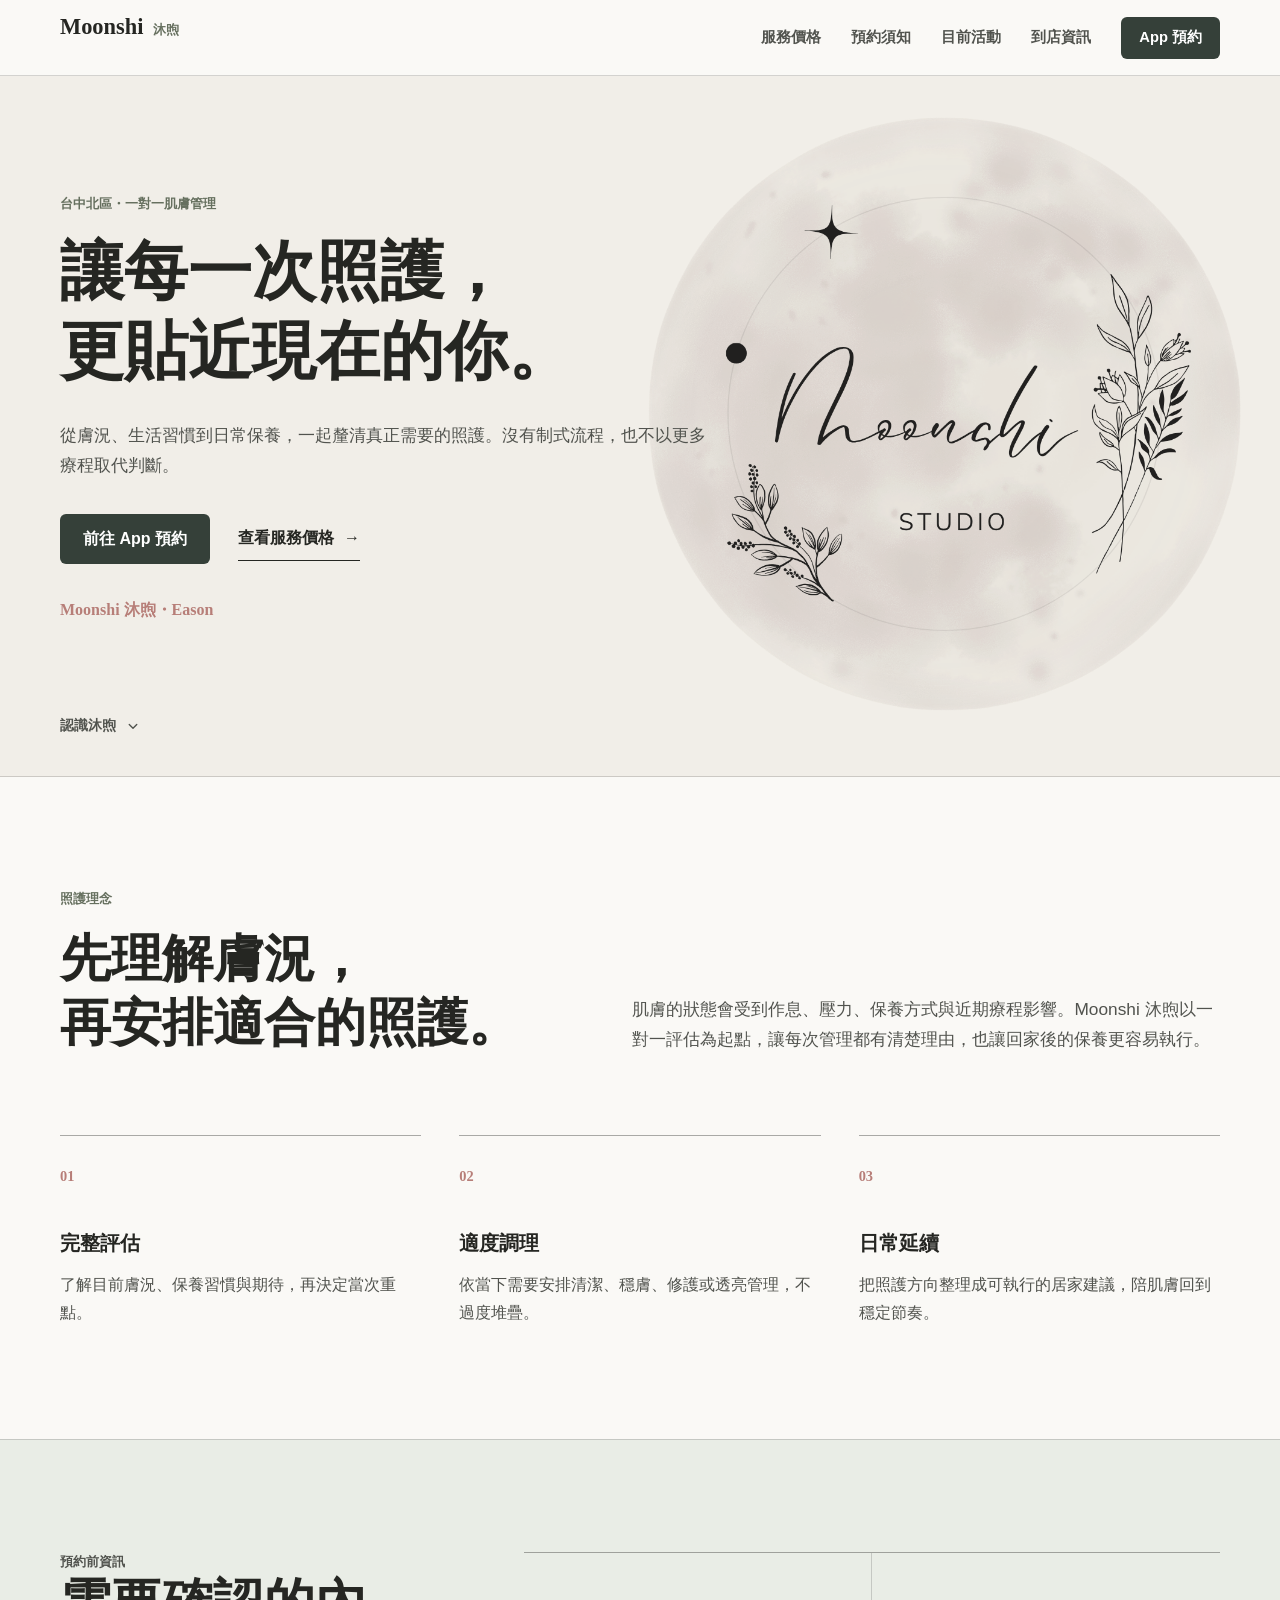
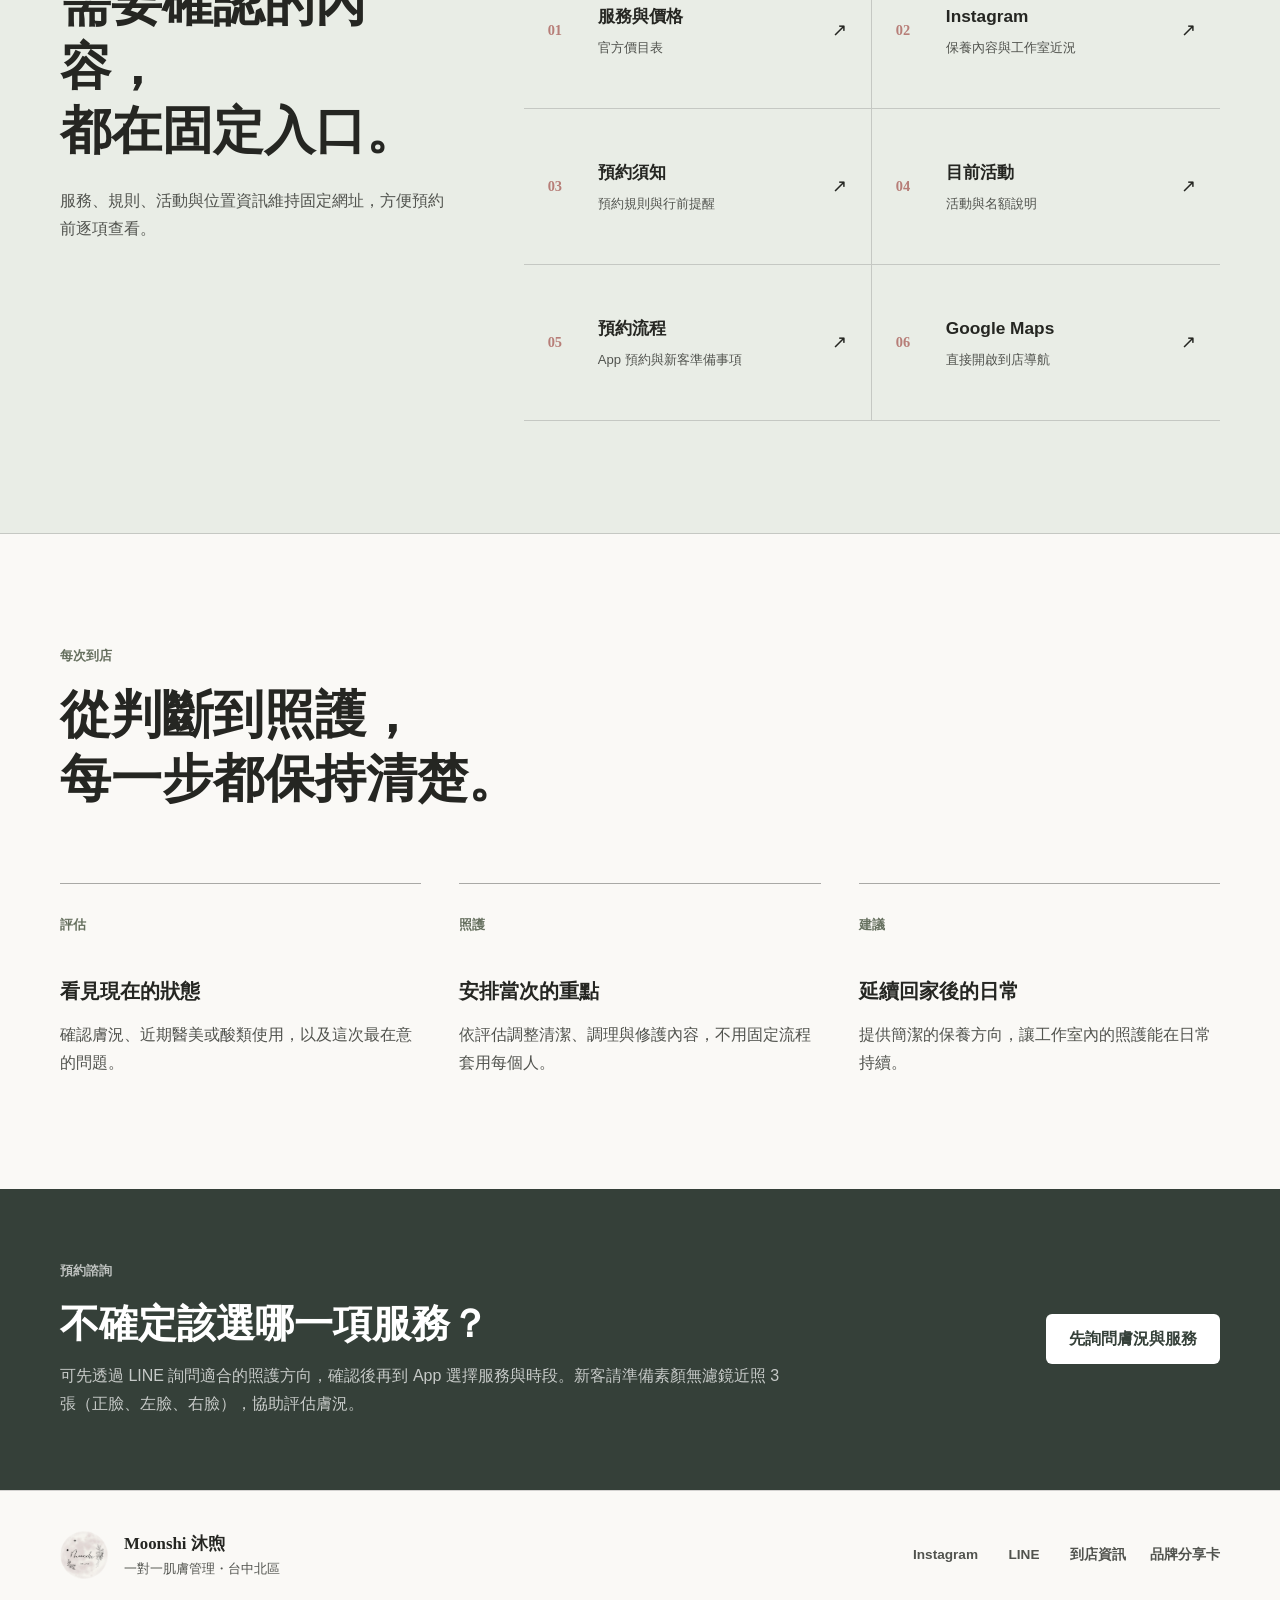
==== commit b3ed68a4: "新增品牌 LINE 分享入口、QR 封面與來源分流" ====
--- a/index.html
+++ b/index.html
@@ -219,11 +219,12 @@
           <a data-instagram-link href="#">Instagram</a>
           <a data-line-link href="#">LINE</a>
           <a href="./location.html">到店資訊</a>
+          <a href="./share.html">品牌分享卡</a>
         </div>
       </div>
     </footer>
 
-    <script src="./assets/js/site-config.js?v=20261004-2"></script>
+    <script src="./assets/js/site-config.js?v=20261004-3"></script>
     <script src="./assets/js/site.js?v=20261004-2"></script>
   </body>
 </html>
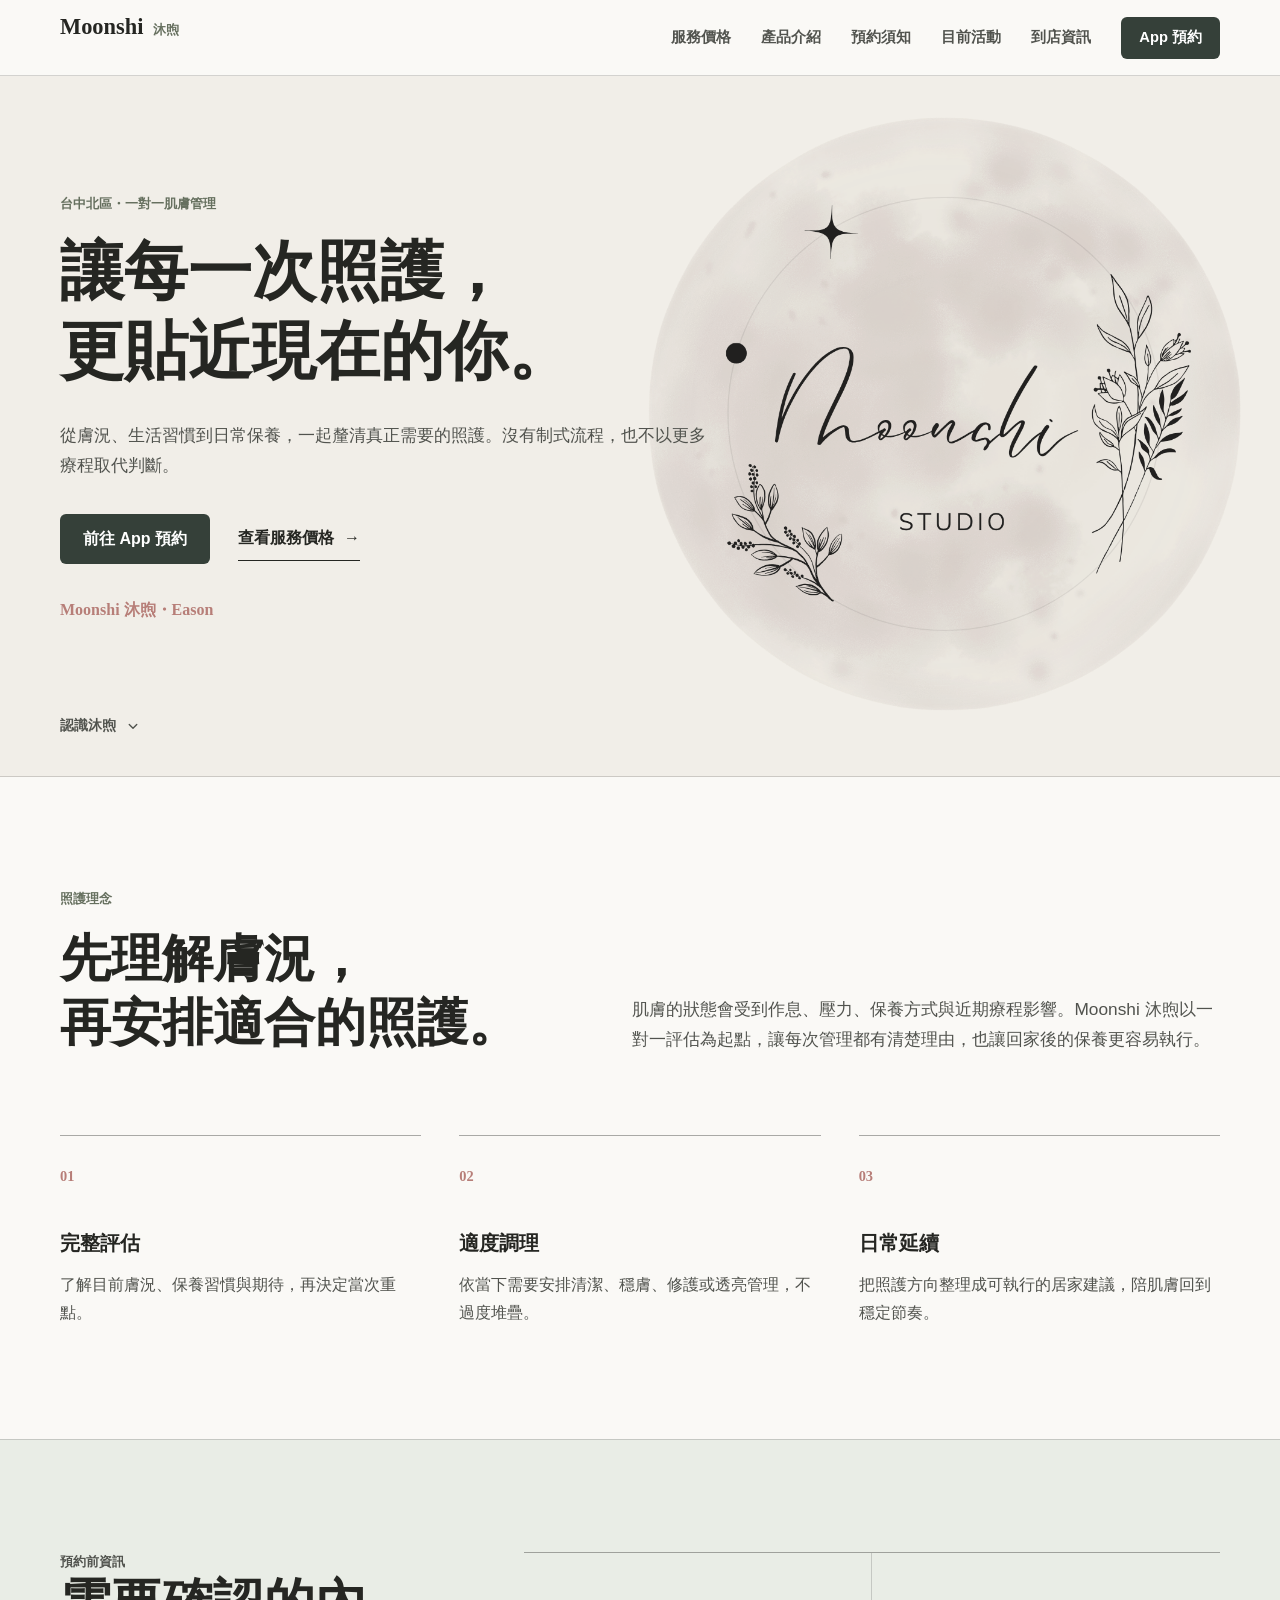
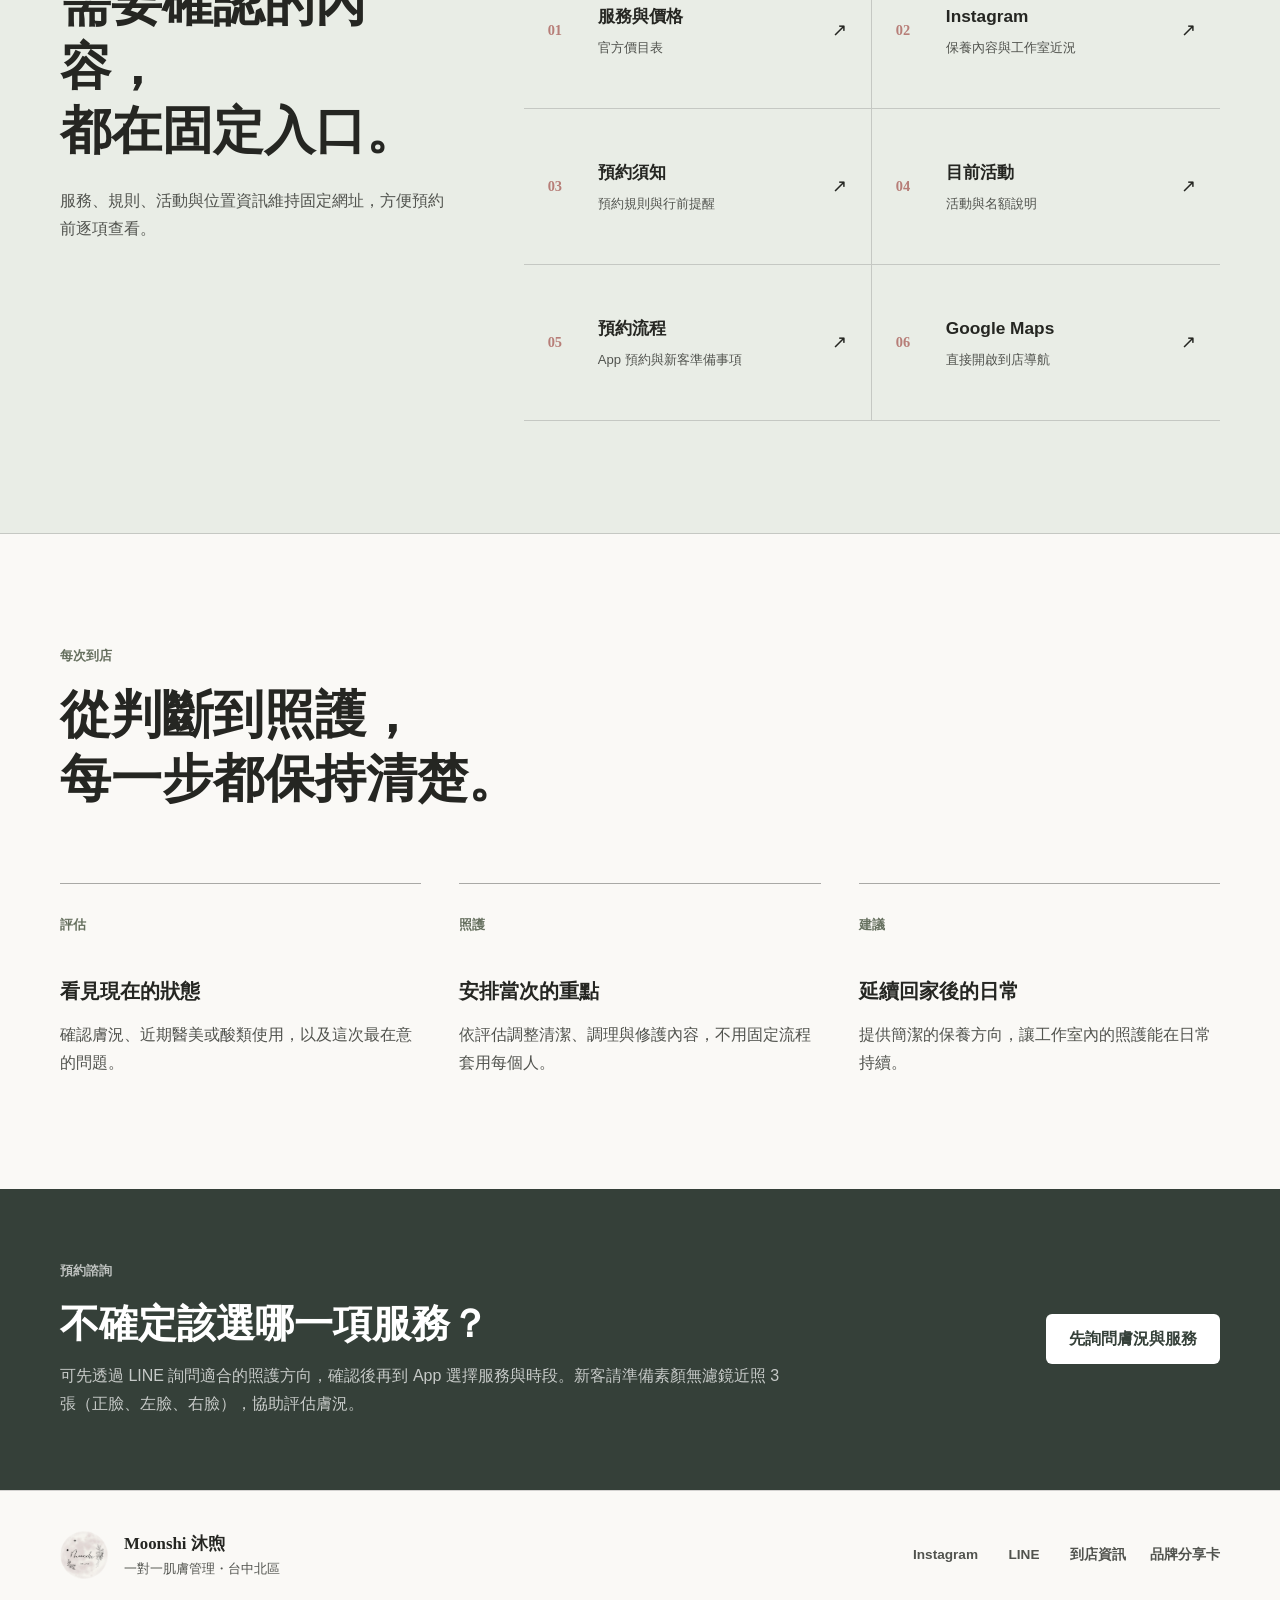
==== commit c85d12c4: "Add product introduction space with an extensible image gallery" ====
--- a/index.html
+++ b/index.html
@@ -50,6 +50,7 @@
         </button>
         <nav class="nav-links" id="primary-navigation" aria-label="主要導覽">
           <a href="./price.html">服務價格</a>
+          <a href="./products.html">產品介紹</a>
           <a href="./notice.html">預約須知</a>
           <a href="./offers.html">目前活動</a>
           <a href="./location.html">到店資訊</a>
@@ -201,7 +202,7 @@
             <h2 id="booking-callout-title">不確定該選哪一項服務？</h2>
             <p>可先透過 LINE 詢問適合的照護方向，確認後再到 App 選擇服務與時段。新客請準備素顏無濾鏡近照 3 張（正臉、左臉、右臉），協助評估膚況。</p>
           </div>
-          <a class="button button-light" data-line-link href="https://line.me/R/ti/p/@300shhin">先詢問膚況與服務</a>
+          <a class="button button-light" data-line-link href="https://lin.ee/Y8PtVTg">先詢問膚況與服務</a>
         </div>
       </section>
     </main>
@@ -217,7 +218,7 @@
         </div>
         <div class="footer-links">
           <a data-instagram-link href="#">Instagram</a>
-          <a data-line-link href="#">LINE</a>
+          <a data-line-link href="https://lin.ee/Y8PtVTg">LINE</a>
           <a href="./location.html">到店資訊</a>
           <a href="./share.html">品牌分享卡</a>
         </div>
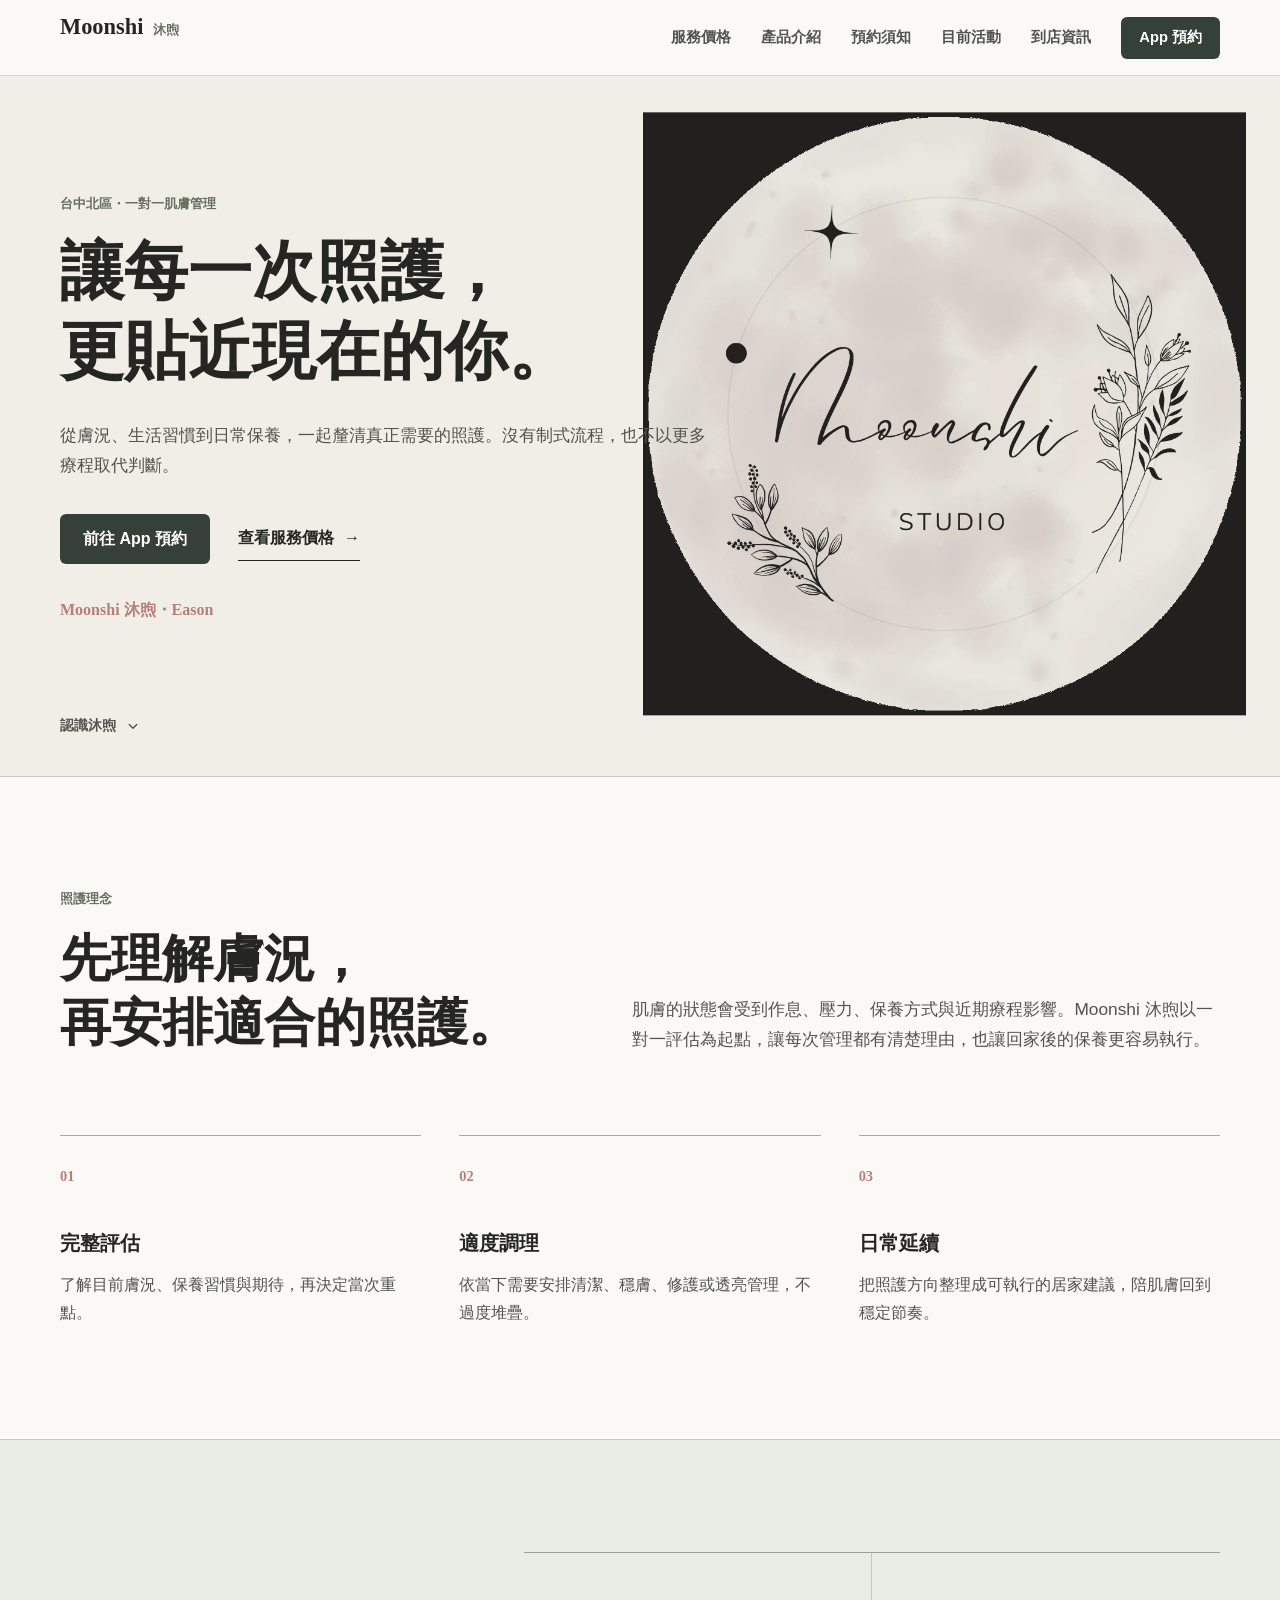
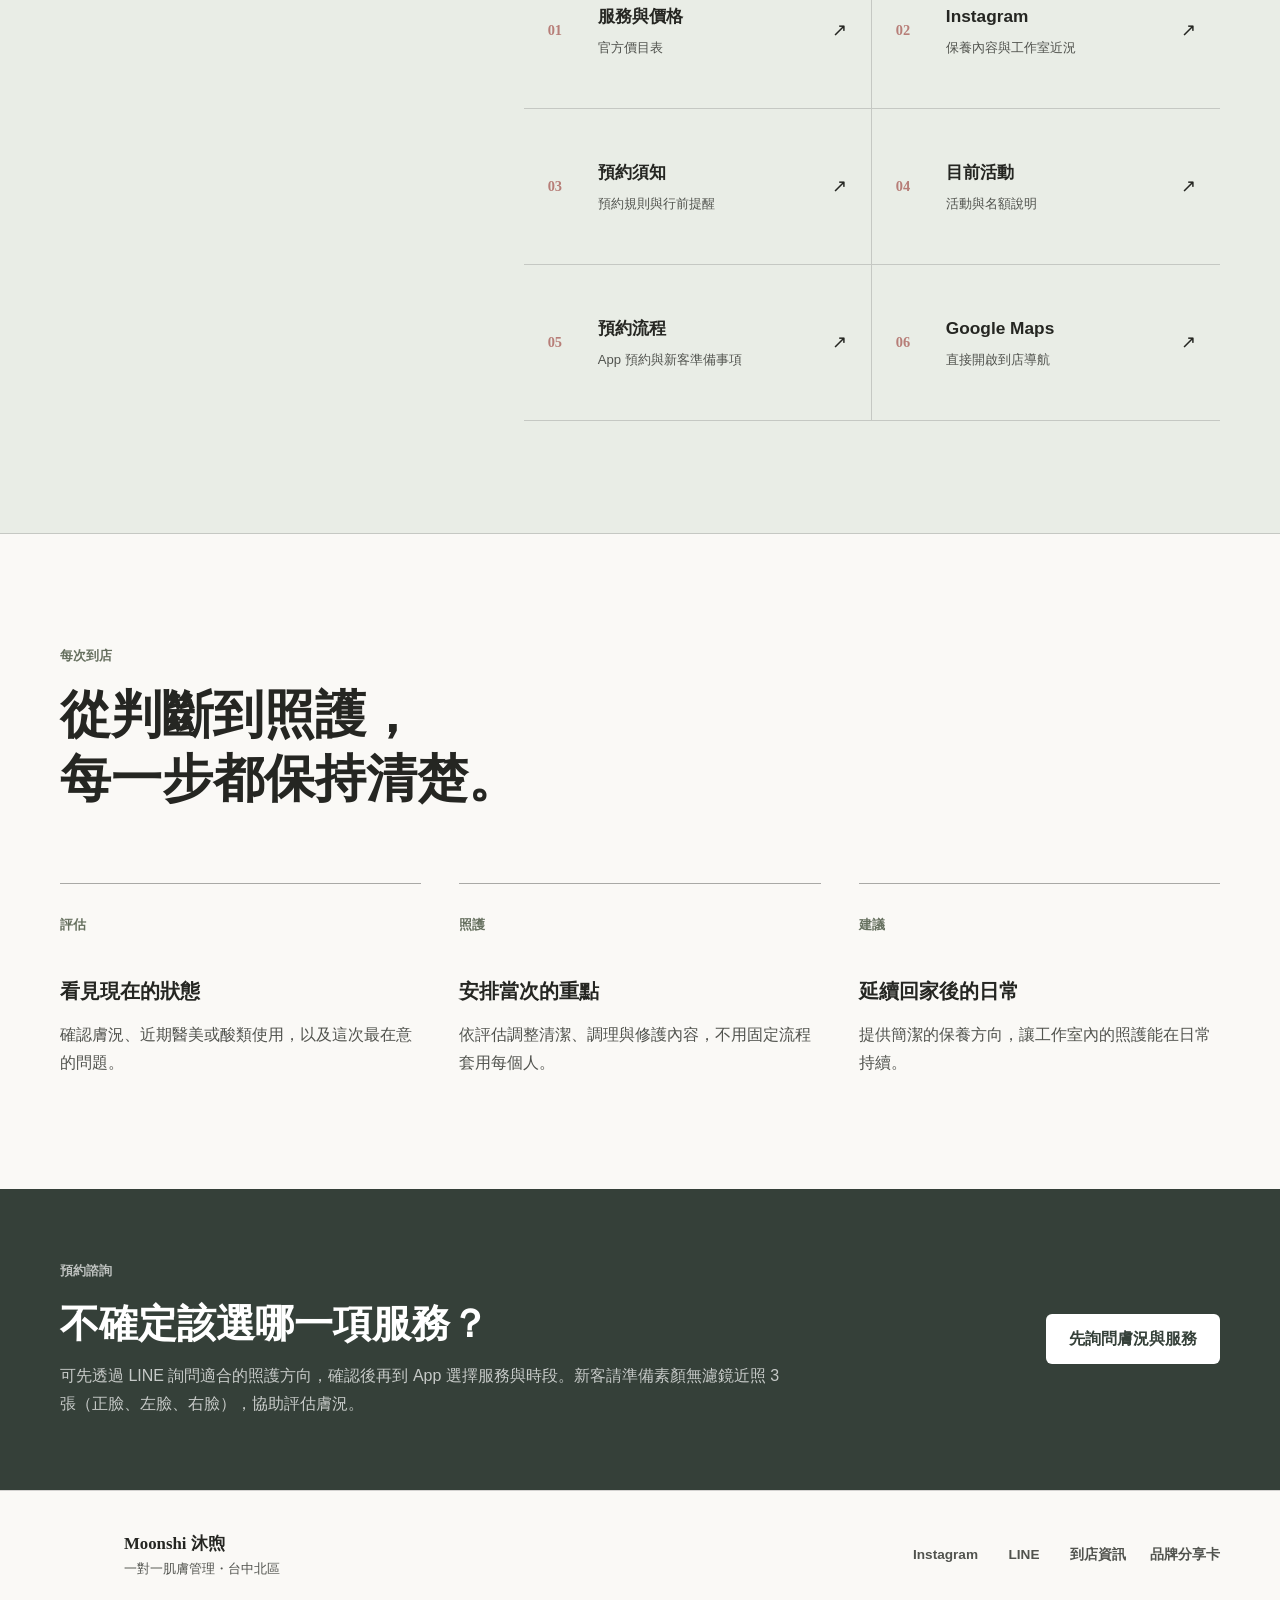
==== commit 3464a3d2: "Optimize product images with WebP thumbnails and page-scoped loading" ====
--- a/index.html
+++ b/index.html
@@ -25,7 +25,7 @@
     <meta name="twitter:description" content="Moonshi 沐煦位於台中北區，由 Eason 提供一對一膚況評估、清潔調理、穩膚修護與客製化保養建議。" />
     <meta name="twitter:image" content="https://jounjieli.github.io/moonshi-studio/assets/images/logo-reference.png" />
     <meta name="twitter:image:alt" content="Moonshi 沐煦正式品牌 Logo" />
-    <link rel="icon" href="./assets/images/logo-reference.png" type="image/png" />
+    <link rel="icon" href="./assets/images/favicon-64.png" type="image/png" sizes="64x64" />
     <link rel="stylesheet" href="./assets/css/styles.css?v=20261004-2" />
   </head>
   <body data-page="home">
@@ -64,7 +64,7 @@
         <div class="container hero-stage">
           <img
             class="hero-logo"
-            src="./assets/images/logo-reference.png"
+            src="./assets/images/logo-reference.webp"
             width="1000"
             height="1000"
             fetchpriority="high"
@@ -210,7 +210,7 @@
     <footer class="site-footer">
       <div class="container footer-layout">
         <div class="footer-brand-block">
-          <img src="./assets/images/logo-reference.png" width="1000" height="1000" alt="" />
+          <img src="./assets/images/logo-96.webp" width="96" height="96" loading="lazy" decoding="async" alt="" />
           <div>
             <p class="footer-brand">Moonshi 沐煦</p>
             <p>一對一肌膚管理・台中北區</p>
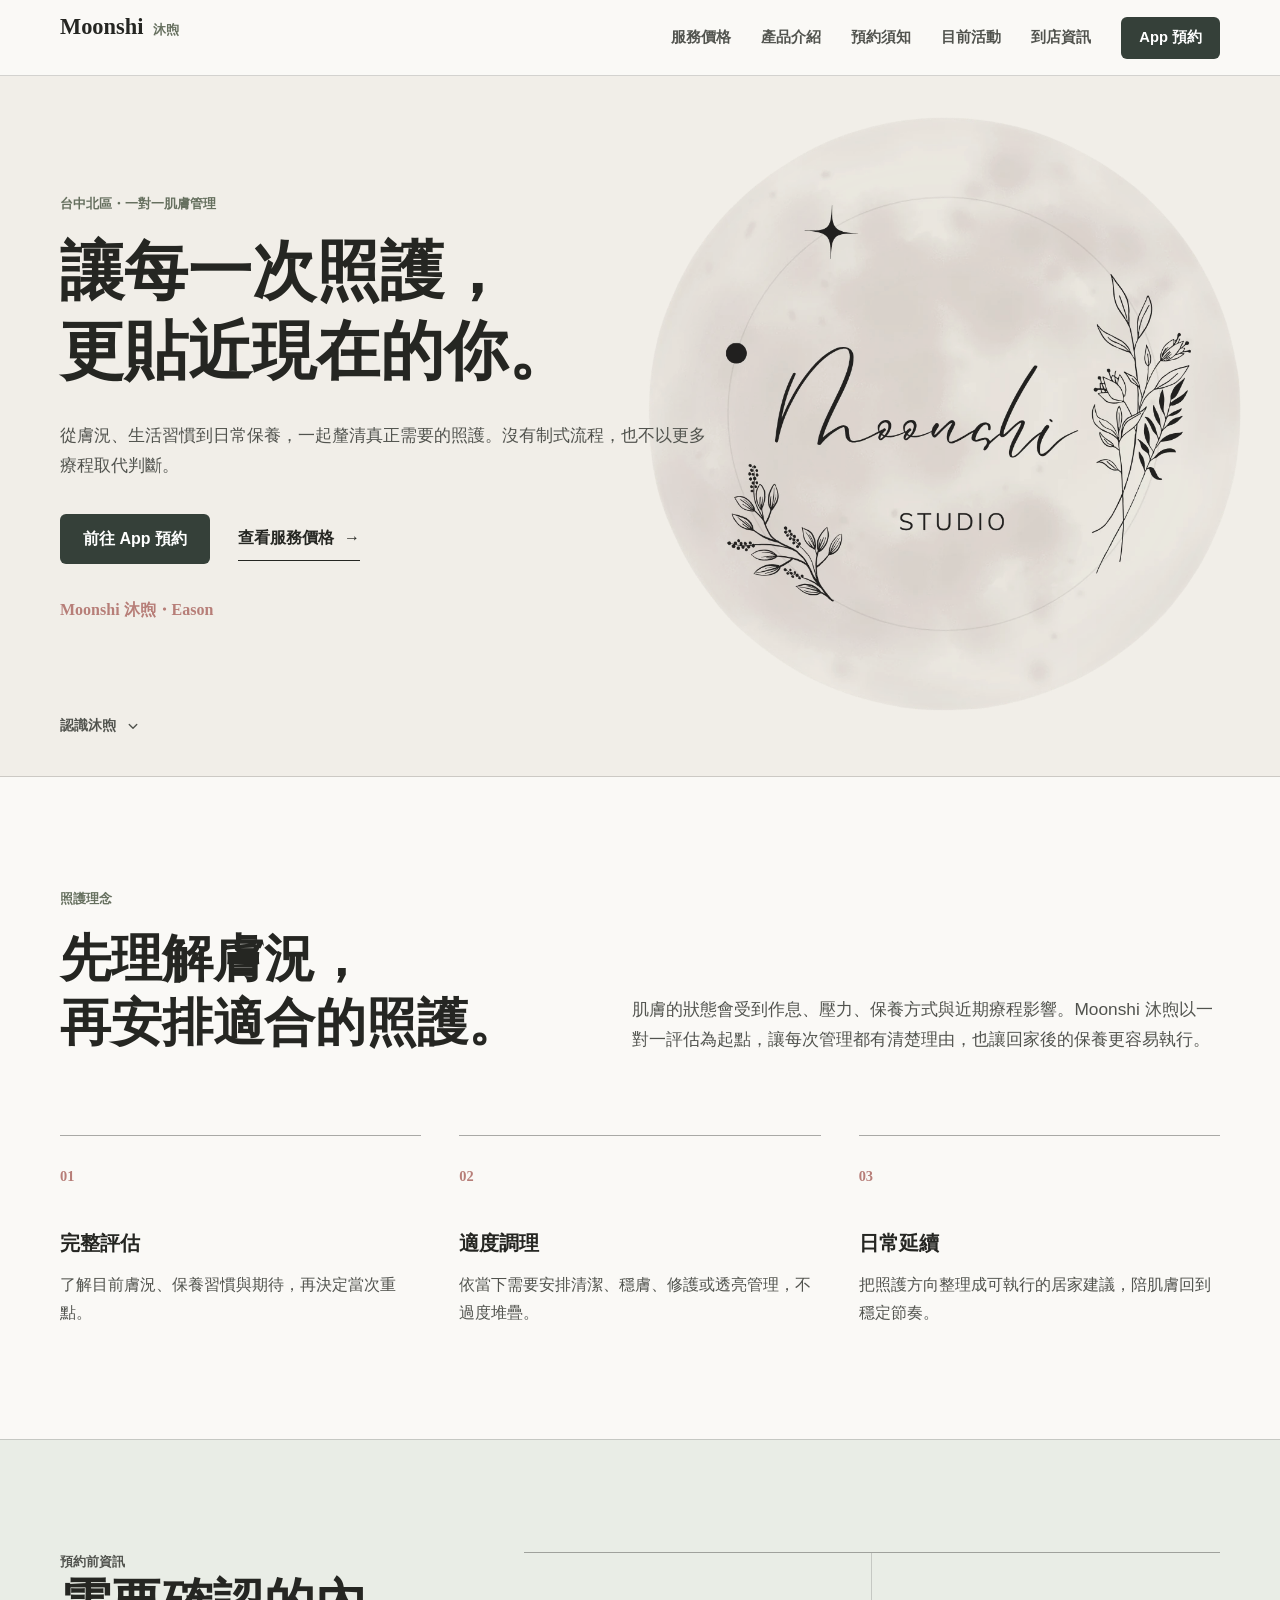
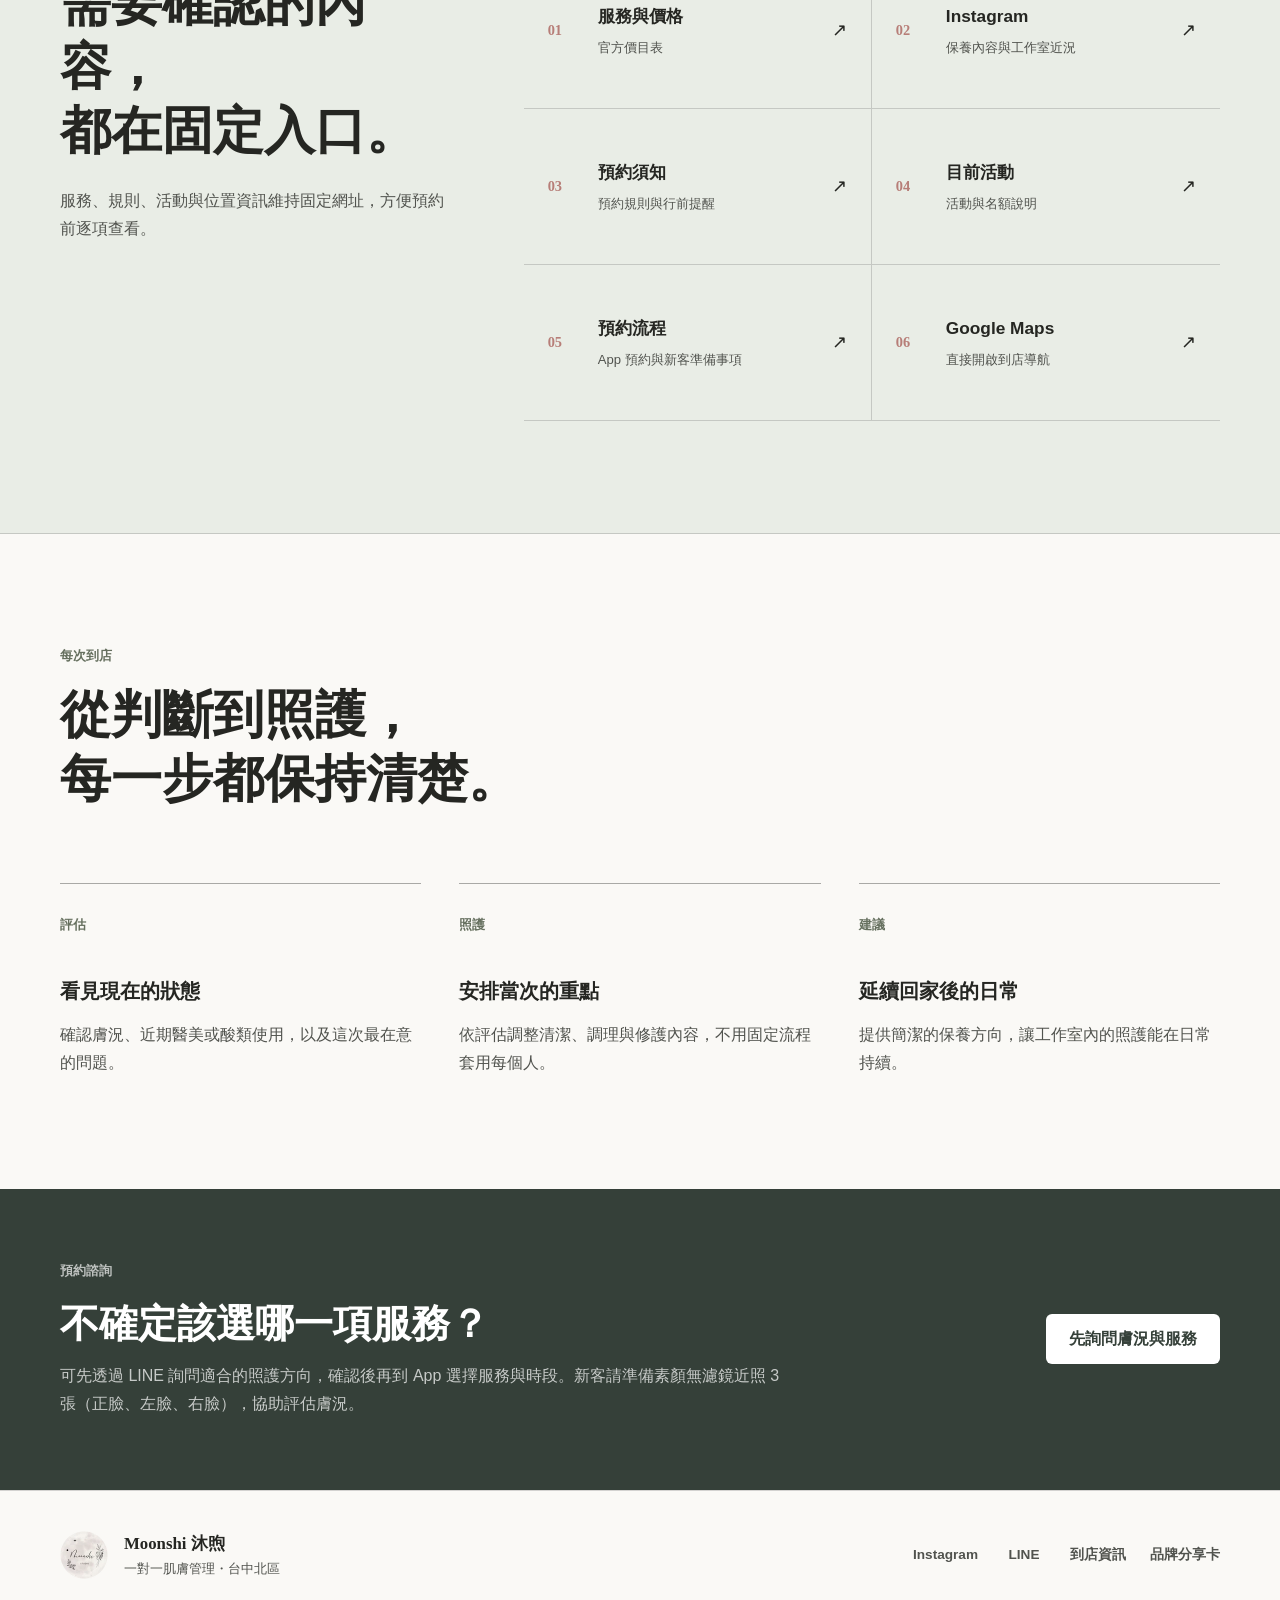
==== commit 9c7b6b87: "Preserve logo transparency in optimized WebP assets" ====
--- a/index.html
+++ b/index.html
@@ -64,7 +64,7 @@
         <div class="container hero-stage">
           <img
             class="hero-logo"
-            src="./assets/images/logo-reference.webp"
+            src="./assets/images/logo-reference.webp?v=20261105-2"
             width="1000"
             height="1000"
             fetchpriority="high"
@@ -210,7 +210,7 @@
     <footer class="site-footer">
       <div class="container footer-layout">
         <div class="footer-brand-block">
-          <img src="./assets/images/logo-96.webp" width="96" height="96" loading="lazy" decoding="async" alt="" />
+          <img src="./assets/images/logo-96.webp?v=20261105-2" width="96" height="96" loading="lazy" decoding="async" alt="" />
           <div>
             <p class="footer-brand">Moonshi 沐煦</p>
             <p>一對一肌膚管理・台中北區</p>
